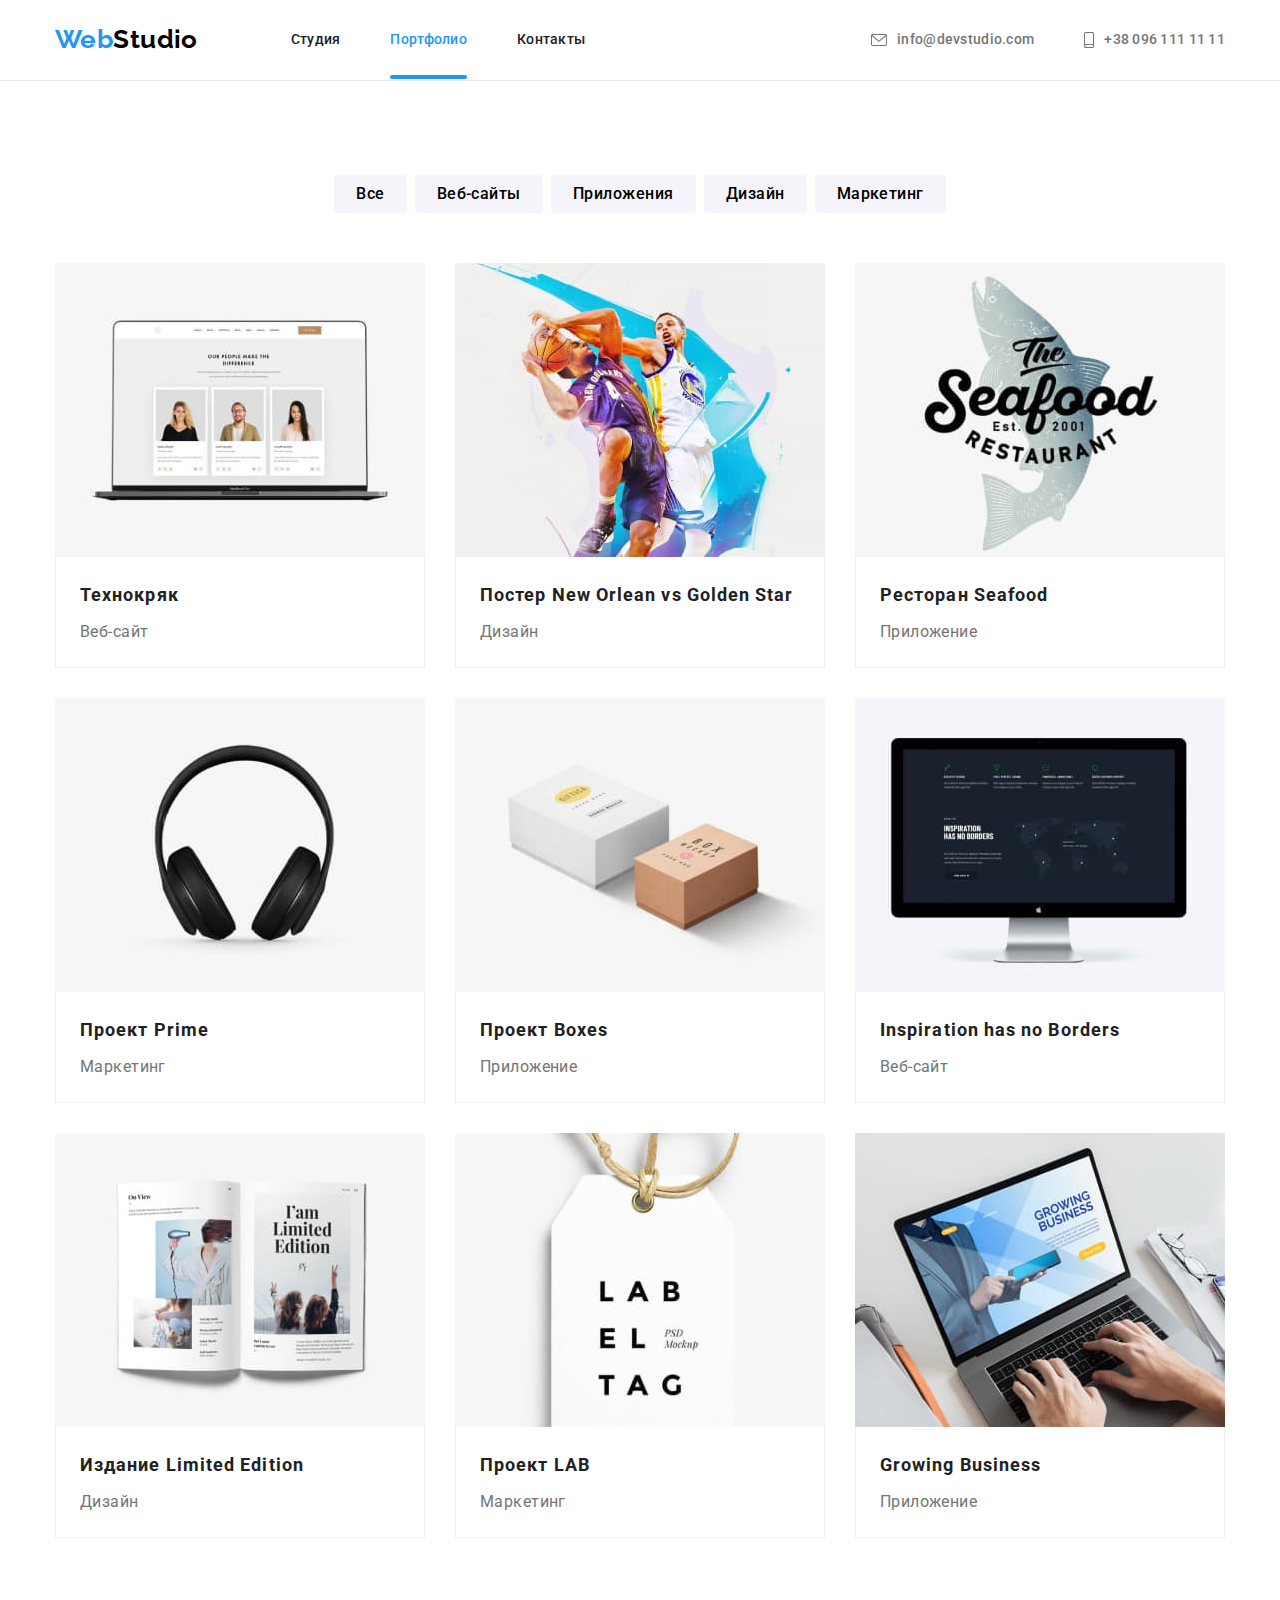
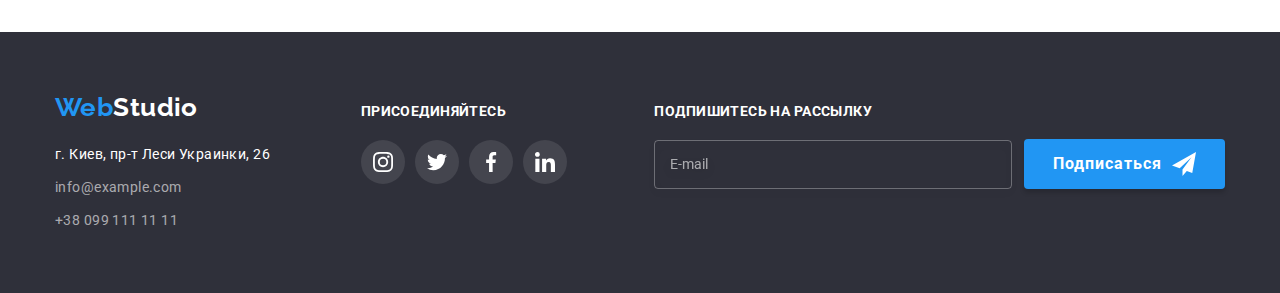
==== portfolio.html @ 0614d703 "scss copy" ====
<!DOCTYPE html>
<html lang="ru">
<head>
    <meta charset="UTF-8">
    <meta http-equiv="X-UA-Compatible" content="IE=edge">
    <meta name="viewport" content="width=device-width, initial-scale=1.0">
    <title>Студия-Портфолио</title>
    <link rel="preconnect" href="https://fonts.googleapis.com">
    <link rel="preconnect" href="https://fonts.gstatic.com" crossorigin>
    <link href="https://fonts.googleapis.com/css2?family=Raleway:wght@700&family=Roboto:wght@400;500;700;900&display=swap"
        rel="stylesheet">
    <link rel="stylesheet" href="https://cdnjs.cloudflare.com/ajax/libs/modern-normalize/1.1.0/modern-normalize.min.css">
    <link rel="stylesheet" href="./css/main.min.css">
</head>
<body>
    <header class="header">
        <div class="container header-box">
            <nav class="nav">
                <a href="./index.html" class="logo logo--black"><span class="logo__accent">Web</span>Studio</a>
                <ul class="nav__list">
                    <li class="nav__item"><a href="./index.html" class="nav__link">Студия</a> </li>
                    <li class="nav__item"><a href="./portfolio.html" class="nav__link current">Портфолио</a> </li>
                    <li class="nav__item"><a href="#" class="nav__link">Контакты</a> </li>
                </ul>
            </nav>
            <ul class="contacts">
                <li class="contacts__item">
                    <a href="mailto:info@devstudio.com" class="contacts__link">
                        <svg class="contacts__icon" width="16" height="12">
                            <use href="./img/symbol-defs.svg#envelope"></use>
                        </svg>
                        info@devstudio.com</a>
                </li>
                <li class="contacts__item">
                    <a href="tel:+380961111111" class="contacts__link">
                        <svg class="contacts__icon" width="10" height="16">
                            <use href="./img/symbol-defs.svg#smartphone"></use>
                        </svg>
                        +38 096 111 11 11</a>
                </li>
            </ul>
        </div>
    </header>
    <main>
        <section class="section portfolio">
            <div class="container">
                <h1 class="visually-hidden">Наши проекты</h1>
                <!-- Фільтр -->
                <ul class="portfolio__filter">
                    <li class="portfolio__filter-item"><button type="button" class="portfolio__filter-button">Все</button></li>
                    <li class="portfolio__filter-item"><button type="button" class="portfolio__filter-button">Веб-сайты</button></li>
                    <li class="portfolio__filter-item"><button type="button" class="portfolio__filter-button">Приложения</button></li>
                    <li class="portfolio__filter-item"><button type="button" class="portfolio__filter-button">Дизайн</button></li>
                    <li class="portfolio__filter-item"><button type="button" class="portfolio__filter-button">Маркетинг</button></li>
                </ul>                
                <!-- Елементи фільтру -->
                <ul class="portfolio__list">
                    <li class="project">
                        <a href="#" class="project__link">
                            <div class="project__overlay">
                                <img src="./img/2-1.jpg" alt="Веб-сайт Технокряк" width="370">
                                <p class="project__overlay-text">
                                    Ресурс предлагает комплексные предложения с разным уровнем функционала и сервисов. Все это позволит посетителю получить исчерпывающие сведения о компании или частном лице.
                                </p>
                            </div>
                            <div class="project__container">
                                <h2 class="project__title">Технокряк</h2>
                                <p class="project__text">Веб-сайт</p>
                            </div>
                        </a>
                    </li>
                    <li class="project">
                        <a href="#" class="project__link">
                            <div class="project__overlay">
                                <img src="./img/2-2.jpg" alt="Постер с баскетболистами" width="370">
                                <p class="project__overlay-text">
                                    Ресурс предлагает комплексные предложения с разным уровнем функционала и сервисов. Все это позволит посетителю получить исчерпывающие сведения о компании или частном лице.
                                </p>
                            </div>                            
                            <div class="project__container">
                                <h2 class="project__title">Постер New Orlean vs Golden Star</h2>
                                <p class="project__text">Дизайн</p>
                            </div>
                        </a>
                    </li>
                    <li class="project">
                        <a href="#" class="project__link">
                            <div class="project__overlay">
                                <img src="./img/2-3.jpg" alt="Эмблема ресторана Seafood" width="370">
                                <p class="project__overlay-text">
                                    Ресурс предлагает комплексные предложения с разным уровнем функционала и сервисов. Все это позволит посетителю получить исчерпывающие сведения о компании или частном лице.
                                </p>
                            </div>                            
                            <div class="project__container">
                                <h2 class="project__title">Ресторан Seafood</h2>
                                <p class="project__text">Приложение</p>
                            </div>
                        </a>
                    </li>
                    <li class="project">
                        <a href="#" class="project__link">
                            <div class="project__overlay">
                                <img src="./img/2-4.jpg" alt="Наушники" width="370">
                                <p class="project__overlay-text">
                                    Ресурс предлагает комплексные предложения с разным уровнем функционала и сервисов. Все это позволит посетителю получить исчерпывающие сведения о компании или частном лице.
                                </p>
                            </div>                            
                            <div class="project__container">
                                <h2 class="project__title">Проект Prime</h2>
                                <p class="project__text">Маркетинг</p>
                            </div>
                        </a>
                    </li>
                    <li class="project">
                        <a href="#" class="project__link">
                            <div class="project__overlay">
                                <img src="./img/2-5.jpg" alt="Две коробки" width="370">
                                <p class="project__overlay-text">
                                    Ресурс предлагает комплексные предложения с разным уровнем функционала и сервисов. Все это позволит посетителю получить исчерпывающие сведения о компании или частном лице.
                                </p>
                            </div>                           
                            <div class="project__container">
                                <h2 class="project__title">Проект Boxes</h2>
                                <p class="project__text">Приложение</p>
                            </div>
                        </a>
                    </li>
                    <li class="project">
                        <a href="#" class="project__link">
                            <div class="project__overlay">
                                <img src="./img/2-6.jpg" alt="Монитор" width="370">
                                <p class="project__overlay-text">
                                    Ресурс предлагает комплексные предложения с разным уровнем функционала и сервисов. Все это позволит посетителю получить исчерпывающие сведения о компании или частном лице.
                                </p>
                            </div>
                            
                            <div class="project__container">
                                <h2 class="project__title">Inspiration has no Borders</h2>
                                <p class="project__text">Веб-сайт</p>
                            </div>
                        </a>
                    </li>
                    <li class="project">
                        <a href="#" class="project__link">
                            <div class="project__overlay">
                                <img src="./img/2-7.jpg" alt="Журнал" width="370">
                                <p class="project__overlay-text">
                                    Ресурс предлагает комплексные предложения с разным уровнем функционала и сервисов. Все это позволит посетителю получить исчерпывающие сведения о компании или частном лице.
                                </p>
                            </div>                            
                            <div class="project__container">
                                <h2 class="project__title">Издание Limited Edition</h2>
                                <p class="project__text">Дизайн</p>
                            </div>
                        </a>
                    </li>
                    <li class="project">
                        <a href="#" class="project__link">
                            <div class="project__overlay">
                                <img src="./img/2-8.jpg" alt="Этикетка" width="370">
                                <p class="project__overlay-text">
                                    Ресурс предлагает комплексные предложения с разным уровнем функционала и сервисов. Все это позволит посетителю получить исчерпывающие сведения о компании или частном лице.
                                </p>
                            </div>                            
                            <div class="project__container">
                                <h2 class="project__title">Проект LAB</h2>
                                <p class="project__text">Маркетинг</p>
                            </div>
                        </a>
                    </li>
                    <li class="project">
                        <a href="#" class="project__link">
                            <div class="project__overlay">
                                <img src="./img/2-9.jpg" alt="Ноутбук" width="370">
                                <p class="project__overlay-text">
                                    Ресурс предлагает комплексные предложения с разным уровнем функционала и сервисов. Все это позволит посетителю получить исчерпывающие сведения о компании или частном лице.
                                </p>
                            </div>                            
                            <div class="project__container">
                                <h2 class="project__title">Growing Business</h2>
                                <p class="project__text">Приложение</p>
                            </div>
                        </a>
                    </li>
                </ul>
            </div>
        </section>        
    </main>    
    <footer class="footer">
        <div class="container footer__box">
            <div class="footer__contacts">
                <a href="./index.html" class="logo logo--white"><span class="logo__accent">Web</span>Studio</a>
                <address class="address">
                    <ul>
                        <li>г. Киев, пр-т Леси Украинки, 26</li>
                        <li><a href="mailto:info@example.com" class="address__link">info@example.com</a></li>
                        <li><a href="tel:+380991111111" class="address__link">+38 099 111 11 11</a></li>
                    </ul>
                </address>
            </div>
            <div class="footer__soc-box">
                <strong class="footer__strong">присоединяйтесь</strong>
                <ul class="social-links footer-social">
                    <li class="social-links__item footer-social__item">
                        <a href="#" class="footer-social__link social-links__link">
                            <svg width="20" height="20">
                                <use href="./img/symbol-defs.svg#instagram"></use>
                            </svg>
                        </a>
                    </li>
                    <li class="social-links__item footer-social__item">
                        <a href="#" class="footer-social__link social-links__link">
                            <svg width="20" height="20">
                                <use href="./img/symbol-defs.svg#twitter"></use>
                            </svg>
                        </a>
                    </li>
                    <li class="social-links__item footer-social__item">
                        <a href="#" class="footer-social__link social-links__link">
                            <svg width="20" height="20">
                                <use href="./img/symbol-defs.svg#facebook"></use>
                            </svg>
                        </a>
                    </li>
                    <li class="social-links__item footer-social__item">
                        <a href="#" class="footer-social__link social-links__link">
                            <svg width="20" height="20">
                                <use href="./img/symbol-defs.svg#linkedin"></use>
                            </svg>
                        </a>
                    </li>
                </ul>
            </div>
            <div class="footer__subscr">
                <strong class="footer__strong">Подпишитесь на рассылку</strong>
                <form class="subscr-form">
                    <label>
                        <input class="subscr-form__input" type="email" name="user-email" placeholder="E-mail">
                    </label>
                    <button class="button subscr-form__button" type="submit">Подписаться
                        <svg class="subscr-form__svg" width="24" height="24">
                            <use href="./img/symbol-defs.svg#send-form"></use>
                        </svg>
                    </button>
                </form>
            </div>
        </div>
    </footer>
</body>

</html>
---- css/main.min.css ----
:root{--primary-text-color: #212121;--secondary-text-color: #757575;--primary-white-color: #FFFFFF;--accent-colour: #2196F3;--footer-gray: rgba(255, 255, 255, 0.6);--main-background: #FFFFFF;--secondary-background: #2F303A;--alternative-background: #F5F4FA;--logo-black: #000000;--cubic-bezier-stand: cubic-bezier(0.4, 0, 0.2, 1)}.checkbox,.modal__button-close,.clients__link,.works__description,.feature__box,.social-links__link{display:flex;align-items:center;justify-content:center}.contacts__link,.nav__list,.header-box{display:flex;align-items:center}.visually-hidden{position:absolute;width:1px;height:1px;margin:-1px;border:0;padding:0;white-space:nowrap;-webkit-clip-path:inset(100%);clip-path:inset(100%);clip:rect(0 0 0 0);overflow:hidden}ul{list-style:none;margin:0;padding-left:0}h1,h2,h3,h4,h5,p{margin:0}a{text-decoration:none}img{display:block;max-width:100%;height:auto}body{font-family:"Roboto",sans-serif;letter-spacing:.03em;font-size:14px;color:var(--primary-text-color);background-color:var(--main-background)}.container{width:1200px;padding-left:15px;padding-right:15px;margin-left:auto;margin-right:auto}.section{padding-top:94px;padding-bottom:94px}.logo{font-family:"Raleway",sans-serif;font-weight:700;font-size:26px;line-height:1.19;padding-top:24px;padding-bottom:25px;margin-right:93px}.logo--black{color:var(--logo-black)}.logo--white{color:var(--primary-white-color)}.logo__accent{color:var(--accent-colour)}.button{font-weight:700;font-size:16px;line-height:1.88;letter-spacing:.06em;border:0;border-radius:4px;display:inline-block;color:var(--primary-white-color);background-color:var(--accent-colour);box-shadow:0px 4px 4px rgba(0,0,0,.15);cursor:pointer;font-family:inherit;font-style:inherit;transition:background-color 250ms var(--cubic-bezier-stand)}.secondary-title{font-size:36px;line-height:1.17;text-align:center;margin-bottom:50px}.social-links{display:flex}.social-links__item{width:44px;height:44px}.social-links__item:not(:last-child){margin-right:10px}.social-links__link{width:100%;height:100%;border-radius:50%}.header{border-bottom:1px solid #ececec}.nav{display:flex}.nav__item:not(:last-child){margin-right:50px}.nav__link{font-weight:500;line-height:1.14;letter-spacing:.02em;color:var(--primary-text-color);padding-top:32px;padding-bottom:32px;position:relative;transition:color 250ms var(--cubic-bezier-stand)}.current::after{content:"";position:absolute;display:inline-block;width:100%;height:4px;border-radius:2px;background-color:var(--accent-colour);left:0;bottom:0}.nav__link.current{color:var(--accent-colour)}.nav__link:hover,.nav__link:focus,.contacts__link:hover,.contacts__link:focus{color:var(--accent-colour)}.contacts{display:flex;margin-left:auto}.contacts__item:not(:last-child){margin-right:50px}.contacts__link{font-weight:500;line-height:1.14;letter-spacing:.02em;color:var(--secondary-text-color);transition:color 250ms var(--cubic-bezier-stand)}.contacts__icon{margin-right:10px;fill:currentColor;transition:color 250ms var(--cubic-bezier-stand)}.contacts__icon:hover{fill:var(--accent-colour)}.hero{text-align:center;padding:200px 0;background-color:var(--secondary-background)}.overlay{height:600px;max-width:1600px;margin-left:auto;margin-right:auto;background-size:cover;background-repeat:no-repeat;background-position:center;background-image:linear-gradient(to right, rgba(47, 48, 58, 0.4), rgba(47, 48, 58, 0.4)),url(../img/Img-bg.jpg)}.hero__title{width:700px;margin-left:auto;margin-right:auto;margin-bottom:30px;font-weight:900;font-size:44px;line-height:1.36;text-align:center;letter-spacing:.06em;text-transform:uppercase;color:var(--primary-white-color)}.hero__button{padding:10px 32px}.hero__button:hover{background-color:#188ce8}.feature__list{display:flex}.feature__item:not(:last-child){margin-right:30px}.feature__item{width:270px}.feature__title{font-size:14px;line-height:1.14;text-transform:uppercase;margin-bottom:10px}.feature__text{line-height:1.71;color:var(--secondary-text-color)}.feature__box{width:270px;height:120px;background-color:var(--alternative-background);border-radius:4px;margin-bottom:30px}.works{padding-top:0}.works__list{display:flex;justify-content:space-between}.works__item{position:relative}.works__description{position:absolute;left:0;bottom:0;width:100%;height:70px;color:var(--primary-white-color);background-color:rgba(47,48,58,.8);text-transform:uppercase;font-weight:700}.team{font-size:16px;line-height:1.19;background-color:var(--alternative-background)}.team__list{display:flex;justify-content:space-between}.team__social-links{margin-right:32px;margin-left:32px;margin-bottom:30px}.team__social-link{fill:#afb1b8;transition:background-color 250ms var(--cubic-bezier-stand),fill 250ms var(--cubic-bezier-stand)}.team__social-link:hover,.team__social-link:focus{fill:var(--main-background);background-color:var(--accent-colour)}.team-card{background-color:var(--main-background);text-align:center;box-shadow:0px 1px 3px rgba(0,0,0,.12),0px 1px 1px rgba(0,0,0,.14),0px 2px 1px rgba(0,0,0,.2);border-radius:0px 0px 4px 4px}.team-card__img{margin-bottom:30px}.team-card__title{font-weight:500;margin-bottom:10px;font-size:16px}.team-card__text{color:var(--secondary-text-color);margin-bottom:16px}.clients{fill:#afb1b8;display:flex;justify-content:space-between}.clients__item{width:170px;height:92px}.clients__link{width:100%;height:100%;border:1px solid #afb1b8;border-radius:4px;transition:border 250ms var(--cubic-bezier-stand),fill 250ms var(--cubic-bezier-stand)}.clients__link:hover,.clients__link:focus{fill:var(--accent-colour);border:1px solid var(--accent-colour)}.footer{background-color:var(--secondary-background);padding:60px 0}.footer__box{display:flex;align-items:baseline;justify-content:space-between}.footer__contacts{margin-right:70px}.address{line-height:1.71;font-style:normal;margin-top:20px;color:var(--primary-white-color)}.address__link{color:var(--footer-gray);margin-top:9px;display:inline-block;transition:color 250ms var(--cubic-bezier-stand)}.address__link:hover,.address__link:focus{color:var(--accent-colour)}.footer__soc-box{margin-right:auto}.footer__strong{line-height:1.14;text-transform:uppercase;color:var(--primary-white-color)}.footer-social{margin-top:20px}.footer-social__item{fill:var(--primary-white-color)}.footer-social__link{background-color:rgba(255,255,255,.1);transition:background-color 250ms var(--cubic-bezier-stand)}.footer-social__link:hover,.footer-social__link:focus{background-color:var(--accent-colour)}.subscr-form{display:flex;justify-content:flex-end;align-items:flex-end}.subscr-form__input{width:358px;padding:15px;margin-right:12px;line-height:1.25;color:var(--primary-white-color);border:1px solid rgba(255,255,255,.3);border-radius:4px;filter:drop-shadow(0px 4px 4px rgba(0, 0, 0, 0.15));background-color:rgba(0,0,0,0);margin-top:20px}.subscr-form__input::-moz-placeholder{color:rgba(255,255,255,.6)}.subscr-form__input:-ms-input-placeholder{color:rgba(255,255,255,.6)}.subscr-form__input::placeholder{color:rgba(255,255,255,.6)}.subscr-form__button{padding:10px 29px;display:flex;justify-content:center;align-items:center}.subscr-form__button:hover{background-color:#188ce8}.subscr-form__svg{margin-left:10px}.backdrop{position:fixed;top:0;left:0;width:100%;height:100%;background-color:rgba(0,0,0,.2);opacity:1;transition:opacity 250ms linear}.backdrop.is-hidden{opacity:0;pointer-events:none;visibility:hidden}.backdrop.is-hidden .modal{transform:translate(-50%, -50%) scale(0.5)}.modal{position:absolute;top:50%;left:50%;width:528px;min-height:581px;padding:40px;background-color:#fff;box-shadow:0px 1px 3px rgba(0,0,0,.12),0px 1px 1px rgba(0,0,0,.14),0px 2px 1px rgba(0,0,0,.2);border-radius:4px;transform:translate(-50%, -50%) scale(1);transition:transform 250ms cubic-bezier(0.23, 0.79, 0.83, 0.67)}.modal__button-close{position:absolute;top:8px;right:8px;cursor:pointer;padding:0;width:30px;height:30px;border:1px solid rgba(0,0,0,.1);border-radius:50%;background-color:var(--main-background);fill:var(--logo-black);transition:fill 250ms var(--cubic-bezier-stand)}.modal__button-close:hover,.modal__button-close:focus{fill:var(--accent-colour)}.modal__title{text-align:center;font-size:20px;font-weight:700;margin-bottom:12px}.client-form__label{display:block;position:relative;margin-bottom:10px;font-size:12px;line-height:1.17;letter-spacing:.01em;color:var(--secondary-text-color)}.client-form__input{margin-top:4px;font-style:inherit;padding:11px 11px 11px 42px;border:1px solid rgba(33,33,33,.2);border-radius:4px;width:100%;color:var(--primary-text-color);transition:border-color 250ms var(--cubic-bezier-stand)}.client-form__input:hover,.client-form__input:focus{border-color:var(--accent-colour)}.client-form__input:focus+.client-form__svg,.client-form__input:hover+.client-form__svg{fill:var(--accent-colour)}.client-form__svg{position:absolute;left:12px;bottom:11px;transition:fill 250ms var(--cubic-bezier-stand)}.modal-coment{margin-bottom:20px}.modal-coment__textarea{padding:12px 16px;font-style:inherit;border:1px solid rgba(33,33,33,.2);border-radius:4px;width:100%;height:120px;resize:none;color:var(--primary-text-color);transition:border-color 250ms var(--cubic-bezier-stand)}.modal-coment__textarea::-moz-placeholder{color:rgba(117,117,117,.5)}.modal-coment__textarea:-ms-input-placeholder{color:rgba(117,117,117,.5)}.modal-coment__textarea::placeholder{color:rgba(117,117,117,.5)}.checkbox{line-height:1.71;color:var(--secondary-text-color)}.checkbox__input{left:54px;position:absolute;width:1px;height:1px;margin:-1px;border:0;padding:0;white-space:nowrap;-webkit-clip-path:inset(100%);clip-path:inset(100%);clip:rect(0 0 0 0);overflow:hidden}.checkbox__svg{position:absolute;left:54px;width:16px;height:15px;background-image:url(../img/uncheck.svg)}.checkbox__input:checked+.checkbox__svg{background-image:url(../img/check.svg);opacity:1}.checkbox__input:focus-visible+.checkbox__svg{background-image:url(../img/uncheck-blue.svg)}.checkbox__input:checked:focus-visible+.checkbox__svg{background-image:url(../img/check.svg)}.checkbox__text{margin-left:23px}.checkbox__link{text-decoration:underline;color:var(--accent-colour)}.button-modal{display:block;padding:10px 55px;margin-left:auto;margin-right:auto;margin-top:30px}.button-modal:hover{background-color:#188ce8}.portfolio__filter{display:flex;justify-content:center;margin-bottom:50px}.portfolio__filter-item:not(:last-child){margin-right:8px}.portfolio__filter-button{font-weight:500;font-size:16px;line-height:1.62;text-align:center;letter-spacing:.03em;background:var(--alternative-background);border:0;border-radius:4px;padding:6px 22px;display:inline-block;cursor:pointer;font-family:inherit;font-style:inherit;transition:box-shadow 250ms var(--cubic-bezier-stand),background-color 250ms var(--cubic-bezier-stand),color 250ms var(--cubic-bezier-stand)}.portfolio__filter-button:hover,.portfolio__filter-button:focus{color:var(--main-background);background-color:var(--accent-colour);box-shadow:0px 2px 2px 0px rgba(0,0,0,.1215686275);box-shadow:0px 1px 2px 0px rgba(0,0,0,.0784313725);box-shadow:0px 3px 1px 0px rgba(0,0,0,.1019607843)}.portfolio__list{display:flex;flex-wrap:wrap}.project{margin-right:30px;margin-bottom:30px;width:calc((100% - 60px)/3)}.project:nth-child(3n){margin-right:0px}.project:nth-last-child(-n+3){margin-bottom:0px}.project__link{display:block;transition:box-shadow 250ms var(--cubic-bezier-stand)}.project__link:hover,.project__link:focus{box-shadow:0px 4px 4px 0px rgba(0,0,0,.2509803922)}.project__container{border-left:1px solid #eee;border-bottom:1px solid #eee;border-right:1px solid #eee;padding:20px 24px}.project__title{font-size:18px;line-height:2;letter-spacing:.06em;color:var(--primary-text-color)}.project__text{margin-top:4px;font-size:16px;line-height:1.88;color:var(--secondary-text-color)}.project__overlay{position:relative;overflow:hidden}.project__overlay-text{position:absolute;bottom:0;left:0;width:100%;height:100%;transform:translateY(100%);transition:transform 250ms var(--cubic-bezier-stand);padding:63px 24px;font-size:18px;line-height:1.56;color:var(--primary-white-color)}.project__link:hover .project__overlay-text{transform:translateY(0)}.project__overlay::before{content:"";position:absolute;transform:translateY(100%);transition:transform 250ms var(--cubic-bezier-stand);bottom:0;left:0;width:100%;height:100%;background-color:rgba(33,150,243,.9)}.project__link:hover .project__overlay::before{transform:translateY(0)}/*# sourceMappingURL=main.min.css.map */
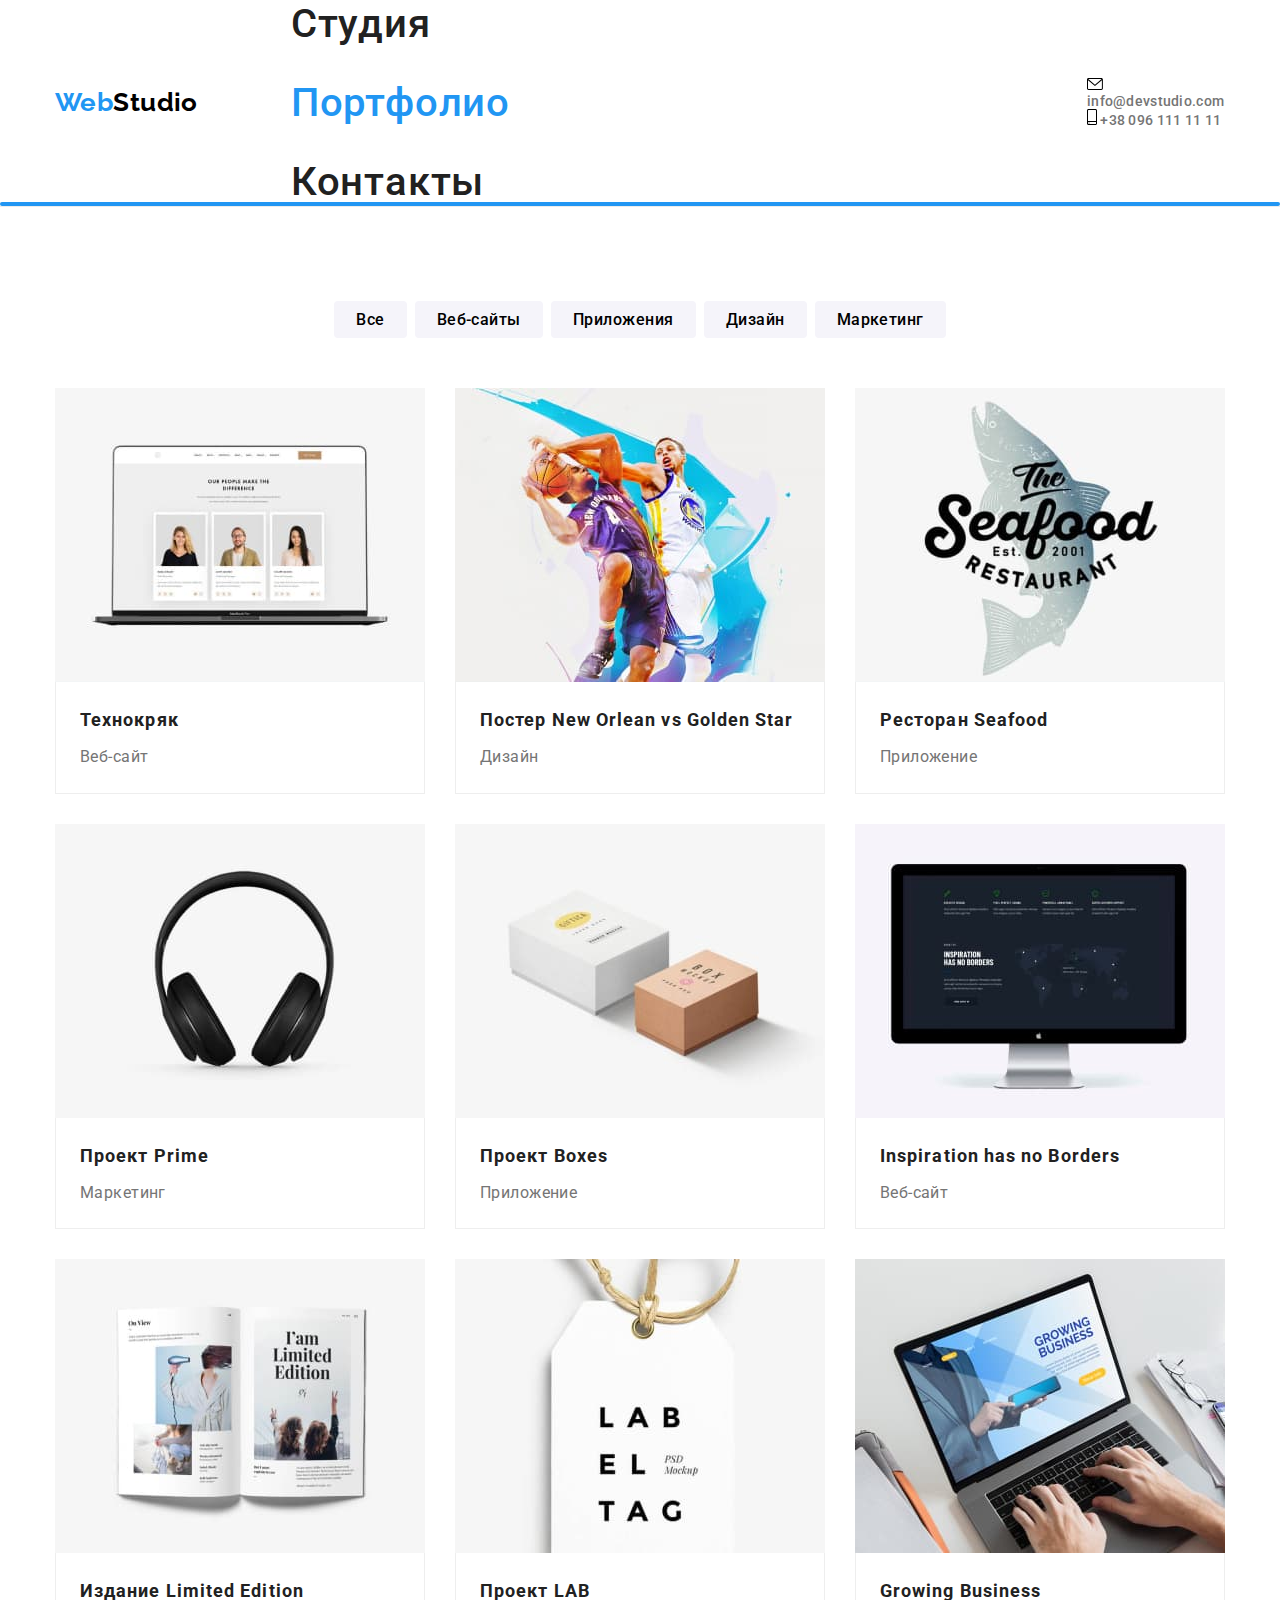
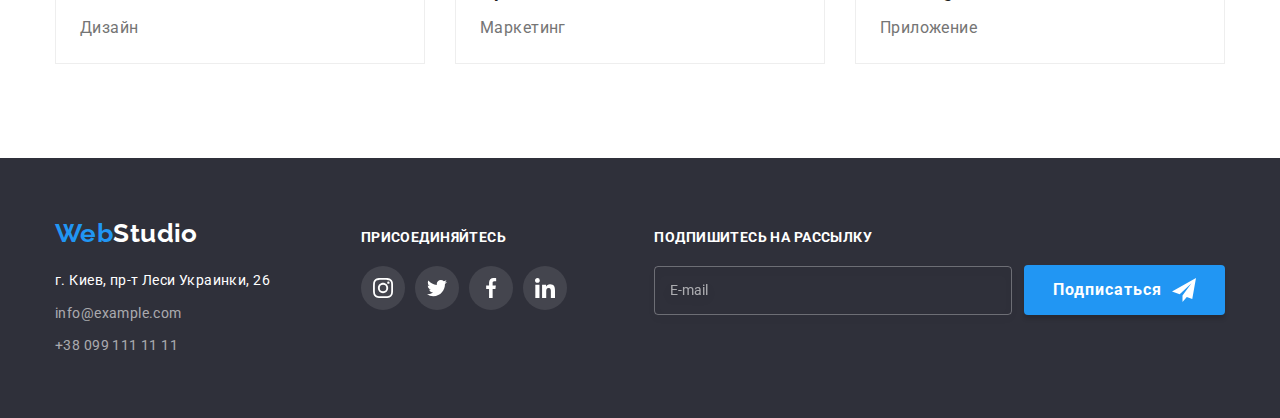
==== commit 1f6eab0b: "portfolio finished" ====
--- a/portfolio.html
+++ b/portfolio.html
@@ -63,7 +63,7 @@
                                     Ресурс предлагает комплексные предложения с разным уровнем функционала и сервисов. Все это позволит посетителю получить исчерпывающие сведения о компании или частном лице.
                                 </p>
                             </div>
-                            <div class="project__container">
+                            <div class="project__container project__container-stretch">
                                 <h2 class="project__title">Технокряк</h2>
                                 <p class="project__text">Веб-сайт</p>
                             </div>
@@ -189,7 +189,7 @@
     <footer class="footer">
         <div class="container footer__box">
             <div class="footer__contacts">
-                <a href="./index.html" class="logo logo--white"><span class="logo__accent">Web</span>Studio</a>
+                <a href="./index.html" class="logo logo--white footer__logo"><span class="logo__accent">Web</span>Studio</a>
                 <address class="address">
                     <ul>
                         <li>г. Киев, пр-т Леси Украинки, 26</li>
--- a/css/main.min.css
+++ b/css/main.min.css
@@ -1 +1 @@
-:root{--primary-text-color: #212121;--secondary-text-color: #757575;--primary-white-color: #FFFFFF;--accent-colour: #2196F3;--footer-gray: rgba(255, 255, 255, 0.6);--main-background: #FFFFFF;--secondary-background: #2F303A;--alternative-background: #F5F4FA;--logo-black: #000000;--cubic-bezier-stand: cubic-bezier(0.4, 0, 0.2, 1)}.checkbox,.modal__button-close,.clients__link,.works__description,.feature__box,.social-links__link{display:flex;align-items:center;justify-content:center}.contacts__link,.nav__list,.header-box{display:flex;align-items:center}.visually-hidden{position:absolute;width:1px;height:1px;margin:-1px;border:0;padding:0;white-space:nowrap;-webkit-clip-path:inset(100%);clip-path:inset(100%);clip:rect(0 0 0 0);overflow:hidden}ul{list-style:none;margin:0;padding-left:0}h1,h2,h3,h4,h5,p{margin:0}a{text-decoration:none}img{display:block;max-width:100%;height:auto}body{font-family:"Roboto",sans-serif;letter-spacing:.03em;font-size:14px;color:var(--primary-text-color);background-color:var(--main-background)}.container{width:1200px;padding-left:15px;padding-right:15px;margin-left:auto;margin-right:auto}.section{padding-top:94px;padding-bottom:94px}.logo{font-family:"Raleway",sans-serif;font-weight:700;font-size:26px;line-height:1.19;padding-top:24px;padding-bottom:25px;margin-right:93px}.logo--black{color:var(--logo-black)}.logo--white{color:var(--primary-white-color)}.logo__accent{color:var(--accent-colour)}.button{font-weight:700;font-size:16px;line-height:1.88;letter-spacing:.06em;border:0;border-radius:4px;display:inline-block;color:var(--primary-white-color);background-color:var(--accent-colour);box-shadow:0px 4px 4px rgba(0,0,0,.15);cursor:pointer;font-family:inherit;font-style:inherit;transition:background-color 250ms var(--cubic-bezier-stand)}.secondary-title{font-size:36px;line-height:1.17;text-align:center;margin-bottom:50px}.social-links{display:flex}.social-links__item{width:44px;height:44px}.social-links__item:not(:last-child){margin-right:10px}.social-links__link{width:100%;height:100%;border-radius:50%}.header{border-bottom:1px solid #ececec}.nav{display:flex}.nav__item:not(:last-child){margin-right:50px}.nav__link{font-weight:500;line-height:1.14;letter-spacing:.02em;color:var(--primary-text-color);padding-top:32px;padding-bottom:32px;position:relative;transition:color 250ms var(--cubic-bezier-stand)}.current::after{content:"";position:absolute;display:inline-block;width:100%;height:4px;border-radius:2px;background-color:var(--accent-colour);left:0;bottom:0}.nav__link.current{color:var(--accent-colour)}.nav__link:hover,.nav__link:focus,.contacts__link:hover,.contacts__link:focus{color:var(--accent-colour)}.contacts{display:flex;margin-left:auto}.contacts__item:not(:last-child){margin-right:50px}.contacts__link{font-weight:500;line-height:1.14;letter-spacing:.02em;color:var(--secondary-text-color);transition:color 250ms var(--cubic-bezier-stand)}.contacts__icon{margin-right:10px;fill:currentColor;transition:color 250ms var(--cubic-bezier-stand)}.contacts__icon:hover{fill:var(--accent-colour)}.hero{text-align:center;padding:200px 0;background-color:var(--secondary-background)}.overlay{height:600px;max-width:1600px;margin-left:auto;margin-right:auto;background-size:cover;background-repeat:no-repeat;background-position:center;background-image:linear-gradient(to right, rgba(47, 48, 58, 0.4), rgba(47, 48, 58, 0.4)),url(../img/Img-bg.jpg)}.hero__title{width:700px;margin-left:auto;margin-right:auto;margin-bottom:30px;font-weight:900;font-size:44px;line-height:1.36;text-align:center;letter-spacing:.06em;text-transform:uppercase;color:var(--primary-white-color)}.hero__button{padding:10px 32px}.hero__button:hover{background-color:#188ce8}.feature__list{display:flex}.feature__item:not(:last-child){margin-right:30px}.feature__item{width:270px}.feature__title{font-size:14px;line-height:1.14;text-transform:uppercase;margin-bottom:10px}.feature__text{line-height:1.71;color:var(--secondary-text-color)}.feature__box{width:270px;height:120px;background-color:var(--alternative-background);border-radius:4px;margin-bottom:30px}.works{padding-top:0}.works__list{display:flex;justify-content:space-between}.works__item{position:relative}.works__description{position:absolute;left:0;bottom:0;width:100%;height:70px;color:var(--primary-white-color);background-color:rgba(47,48,58,.8);text-transform:uppercase;font-weight:700}.team{font-size:16px;line-height:1.19;background-color:var(--alternative-background)}.team__list{display:flex;justify-content:space-between}.team__social-links{margin-right:32px;margin-left:32px;margin-bottom:30px}.team__social-link{fill:#afb1b8;transition:background-color 250ms var(--cubic-bezier-stand),fill 250ms var(--cubic-bezier-stand)}.team__social-link:hover,.team__social-link:focus{fill:var(--main-background);background-color:var(--accent-colour)}.team-card{background-color:var(--main-background);text-align:center;box-shadow:0px 1px 3px rgba(0,0,0,.12),0px 1px 1px rgba(0,0,0,.14),0px 2px 1px rgba(0,0,0,.2);border-radius:0px 0px 4px 4px}.team-card__img{margin-bottom:30px}.team-card__title{font-weight:500;margin-bottom:10px;font-size:16px}.team-card__text{color:var(--secondary-text-color);margin-bottom:16px}.clients{fill:#afb1b8;display:flex;justify-content:space-between}.clients__item{width:170px;height:92px}.clients__link{width:100%;height:100%;border:1px solid #afb1b8;border-radius:4px;transition:border 250ms var(--cubic-bezier-stand),fill 250ms var(--cubic-bezier-stand)}.clients__link:hover,.clients__link:focus{fill:var(--accent-colour);border:1px solid var(--accent-colour)}.footer{background-color:var(--secondary-background);padding:60px 0}.footer__box{display:flex;align-items:baseline;justify-content:space-between}.footer__contacts{margin-right:70px}.address{line-height:1.71;font-style:normal;margin-top:20px;color:var(--primary-white-color)}.address__link{color:var(--footer-gray);margin-top:9px;display:inline-block;transition:color 250ms var(--cubic-bezier-stand)}.address__link:hover,.address__link:focus{color:var(--accent-colour)}.footer__soc-box{margin-right:auto}.footer__strong{line-height:1.14;text-transform:uppercase;color:var(--primary-white-color)}.footer-social{margin-top:20px}.footer-social__item{fill:var(--primary-white-color)}.footer-social__link{background-color:rgba(255,255,255,.1);transition:background-color 250ms var(--cubic-bezier-stand)}.footer-social__link:hover,.footer-social__link:focus{background-color:var(--accent-colour)}.subscr-form{display:flex;justify-content:flex-end;align-items:flex-end}.subscr-form__input{width:358px;padding:15px;margin-right:12px;line-height:1.25;color:var(--primary-white-color);border:1px solid rgba(255,255,255,.3);border-radius:4px;filter:drop-shadow(0px 4px 4px rgba(0, 0, 0, 0.15));background-color:rgba(0,0,0,0);margin-top:20px}.subscr-form__input::-moz-placeholder{color:rgba(255,255,255,.6)}.subscr-form__input:-ms-input-placeholder{color:rgba(255,255,255,.6)}.subscr-form__input::placeholder{color:rgba(255,255,255,.6)}.subscr-form__button{padding:10px 29px;display:flex;justify-content:center;align-items:center}.subscr-form__button:hover{background-color:#188ce8}.subscr-form__svg{margin-left:10px}.backdrop{position:fixed;top:0;left:0;width:100%;height:100%;background-color:rgba(0,0,0,.2);opacity:1;transition:opacity 250ms linear}.backdrop.is-hidden{opacity:0;pointer-events:none;visibility:hidden}.backdrop.is-hidden .modal{transform:translate(-50%, -50%) scale(0.5)}.modal{position:absolute;top:50%;left:50%;width:528px;min-height:581px;padding:40px;background-color:#fff;box-shadow:0px 1px 3px rgba(0,0,0,.12),0px 1px 1px rgba(0,0,0,.14),0px 2px 1px rgba(0,0,0,.2);border-radius:4px;transform:translate(-50%, -50%) scale(1);transition:transform 250ms cubic-bezier(0.23, 0.79, 0.83, 0.67)}.modal__button-close{position:absolute;top:8px;right:8px;cursor:pointer;padding:0;width:30px;height:30px;border:1px solid rgba(0,0,0,.1);border-radius:50%;background-color:var(--main-background);fill:var(--logo-black);transition:fill 250ms var(--cubic-bezier-stand)}.modal__button-close:hover,.modal__button-close:focus{fill:var(--accent-colour)}.modal__title{text-align:center;font-size:20px;font-weight:700;margin-bottom:12px}.client-form__label{display:block;position:relative;margin-bottom:10px;font-size:12px;line-height:1.17;letter-spacing:.01em;color:var(--secondary-text-color)}.client-form__input{margin-top:4px;font-style:inherit;padding:11px 11px 11px 42px;border:1px solid rgba(33,33,33,.2);border-radius:4px;width:100%;color:var(--primary-text-color);transition:border-color 250ms var(--cubic-bezier-stand)}.client-form__input:hover,.client-form__input:focus{border-color:var(--accent-colour)}.client-form__input:focus+.client-form__svg,.client-form__input:hover+.client-form__svg{fill:var(--accent-colour)}.client-form__svg{position:absolute;left:12px;bottom:11px;transition:fill 250ms var(--cubic-bezier-stand)}.modal-coment{margin-bottom:20px}.modal-coment__textarea{padding:12px 16px;font-style:inherit;border:1px solid rgba(33,33,33,.2);border-radius:4px;width:100%;height:120px;resize:none;color:var(--primary-text-color);transition:border-color 250ms var(--cubic-bezier-stand)}.modal-coment__textarea::-moz-placeholder{color:rgba(117,117,117,.5)}.modal-coment__textarea:-ms-input-placeholder{color:rgba(117,117,117,.5)}.modal-coment__textarea::placeholder{color:rgba(117,117,117,.5)}.checkbox{line-height:1.71;color:var(--secondary-text-color)}.checkbox__input{left:54px;position:absolute;width:1px;height:1px;margin:-1px;border:0;padding:0;white-space:nowrap;-webkit-clip-path:inset(100%);clip-path:inset(100%);clip:rect(0 0 0 0);overflow:hidden}.checkbox__svg{position:absolute;left:54px;width:16px;height:15px;background-image:url(../img/uncheck.svg)}.checkbox__input:checked+.checkbox__svg{background-image:url(../img/check.svg);opacity:1}.checkbox__input:focus-visible+.checkbox__svg{background-image:url(../img/uncheck-blue.svg)}.checkbox__input:checked:focus-visible+.checkbox__svg{background-image:url(../img/check.svg)}.checkbox__text{margin-left:23px}.checkbox__link{text-decoration:underline;color:var(--accent-colour)}.button-modal{display:block;padding:10px 55px;margin-left:auto;margin-right:auto;margin-top:30px}.button-modal:hover{background-color:#188ce8}.portfolio__filter{display:flex;justify-content:center;margin-bottom:50px}.portfolio__filter-item:not(:last-child){margin-right:8px}.portfolio__filter-button{font-weight:500;font-size:16px;line-height:1.62;text-align:center;letter-spacing:.03em;background:var(--alternative-background);border:0;border-radius:4px;padding:6px 22px;display:inline-block;cursor:pointer;font-family:inherit;font-style:inherit;transition:box-shadow 250ms var(--cubic-bezier-stand),background-color 250ms var(--cubic-bezier-stand),color 250ms var(--cubic-bezier-stand)}.portfolio__filter-button:hover,.portfolio__filter-button:focus{color:var(--main-background);background-color:var(--accent-colour);box-shadow:0px 2px 2px 0px rgba(0,0,0,.1215686275);box-shadow:0px 1px 2px 0px rgba(0,0,0,.0784313725);box-shadow:0px 3px 1px 0px rgba(0,0,0,.1019607843)}.portfolio__list{display:flex;flex-wrap:wrap}.project{margin-right:30px;margin-bottom:30px;width:calc((100% - 60px)/3)}.project:nth-child(3n){margin-right:0px}.project:nth-last-child(-n+3){margin-bottom:0px}.project__link{display:block;transition:box-shadow 250ms var(--cubic-bezier-stand)}.project__link:hover,.project__link:focus{box-shadow:0px 4px 4px 0px rgba(0,0,0,.2509803922)}.project__container{border-left:1px solid #eee;border-bottom:1px solid #eee;border-right:1px solid #eee;padding:20px 24px}.project__title{font-size:18px;line-height:2;letter-spacing:.06em;color:var(--primary-text-color)}.project__text{margin-top:4px;font-size:16px;line-height:1.88;color:var(--secondary-text-color)}.project__overlay{position:relative;overflow:hidden}.project__overlay-text{position:absolute;bottom:0;left:0;width:100%;height:100%;transform:translateY(100%);transition:transform 250ms var(--cubic-bezier-stand);padding:63px 24px;font-size:18px;line-height:1.56;color:var(--primary-white-color)}.project__link:hover .project__overlay-text{transform:translateY(0)}.project__overlay::before{content:"";position:absolute;transform:translateY(100%);transition:transform 250ms var(--cubic-bezier-stand);bottom:0;left:0;width:100%;height:100%;background-color:rgba(33,150,243,.9)}.project__link:hover .project__overlay::before{transform:translateY(0)}/*# sourceMappingURL=main.min.css.map */+:root{--primary-text-color: #212121;--secondary-text-color: #757575;--primary-white-color: #FFFFFF;--accent-colour: #2196F3;--footer-gray: rgba(255, 255, 255, 0.6);--main-background: #FFFFFF;--secondary-background: #2F303A;--alternative-background: #F5F4FA;--logo-black: #000000;--cubic-bezier-stand: cubic-bezier(0.4, 0, 0.2, 1)}.clients__link,.team__social-links,.works__description,.feature__box,.modal__button-close,.social-links__link{display:-webkit-box;display:-ms-flexbox;display:flex;-webkit-box-align:center;-ms-flex-align:center;align-items:center;-webkit-box-pack:center;-ms-flex-pack:center;justify-content:center}.checkbox,.header-box{display:-webkit-box;display:-ms-flexbox;display:flex;-webkit-box-align:center;-ms-flex-align:center;align-items:center}body{font-family:"Roboto",sans-serif;letter-spacing:.03em;font-size:14px;color:var(--primary-text-color);background-color:var(--main-background)}body.modal-open{overflow:hidden}ul{list-style:none;margin:0;padding-left:0}h1,h2,h3,h4,h5,p{margin:0}a{text-decoration:none}img{display:block;max-width:100%;height:auto}.section{padding-top:60px;padding-bottom:60px}@media screen and (min-width: 1200px){.section{padding-top:94px;padding-bottom:94px}}.container{padding-left:15px;padding-right:15px;margin-left:auto;margin-right:auto}@media screen and (min-width: 480px){.container{width:480px}}@media screen and (min-width: 768px){.container{width:768px}}@media screen and (min-width: 1200px){.container{width:1200px}}.visually-hidden{position:absolute;width:1px;height:1px;margin:-1px;border:0;padding:0;white-space:nowrap;-webkit-clip-path:inset(100%);clip-path:inset(100%);clip:rect(0 0 0 0);overflow:hidden}.button{font-weight:700;font-size:16px;line-height:1.88;letter-spacing:.06em;border:0;border-radius:4px;display:inline-block;color:var(--primary-white-color);background-color:var(--accent-colour);-webkit-box-shadow:0px 4px 4px rgba(0,0,0,.15);box-shadow:0px 4px 4px rgba(0,0,0,.15);cursor:pointer;font-family:inherit;font-style:inherit;-webkit-transition:background-color 250ms var(--cubic-bezier-stand);transition:background-color 250ms var(--cubic-bezier-stand)}.secondary-title{font-size:28px;line-height:1.18;text-align:center;margin-bottom:30px}@media screen and (min-width: 1200px){.secondary-title{font-size:36px;line-height:1.17;margin-bottom:50px}}.social-links{display:-webkit-box;display:-ms-flexbox;display:flex}.social-links__item{width:44px;height:44px}.social-links__item:not(:last-child){margin-right:10px}.social-links__link{width:100%;height:100%;border-radius:50%}.header{border-bottom:1px solid #ececec;position:relative}.nav{display:-webkit-box;display:-ms-flexbox;display:flex;-webkit-box-align:center;-ms-flex-align:center;align-items:center;width:100%}@media screen and (max-width: 767px){.nav{-webkit-box-pack:justify;-ms-flex-pack:justify;justify-content:space-between}}.nav__link{font-weight:500;font-size:40px;line-height:1.18;letter-spacing:.02em;color:var(--primary-text-color);-webkit-transition:color 250ms var(--cubic-bezier-stand);transition:color 250ms var(--cubic-bezier-stand)}.nav__item:not(:last-child){margin-bottom:32px}@media screen and (min-width: 768px){.current::after{content:"";position:absolute;display:inline-block;width:100%;height:4px;border-radius:2px;background-color:var(--accent-colour);left:0;bottom:0}}.nav__link.current{color:var(--accent-colour)}.nav__link:hover,.nav__link:focus,.contacts__link:hover,.contacts__link:focus{color:var(--accent-colour)}.contacts__link{font-weight:500;line-height:1.17;letter-spacing:.02em;color:var(--secondary-text-color);-webkit-transition:color 250ms var(--cubic-bezier-stand);transition:color 250ms var(--cubic-bezier-stand)}.contacts__phone-item{margin-top:302px}.contacts__email-item{margin-top:32px}.contacts__phone{font-size:34px;color:var(--accent-colour)}.contacts__email{font-size:24px;color:var(--secondary-text-color)}@media screen and (max-width: 767px){.contacts__icon{display:none}}.contacts__icon:hover{fill:var(--accent-colour)}.logo{font-family:"Raleway",sans-serif;font-weight:700;font-size:24px;line-height:1.17;padding-top:16px;padding-bottom:16px}@media screen and (min-width: 1200px){.logo{font-size:26px;line-height:1.19;padding-top:24px;padding-bottom:25px;margin-right:93px}}.logo--black{color:var(--logo-black)}.logo--white{color:var(--primary-white-color)}.logo__accent{color:var(--accent-colour)}.hero{text-align:center;padding:118px 0;background-color:var(--secondary-background)}@media screen and (min-width: 1200px){.hero{padding:200px 0}}.overlay{max-height:600px;max-width:1600px;margin-left:auto;margin-right:auto;background-size:cover;background-repeat:no-repeat;background-position:center;background-image:-webkit-gradient(linear, left top, right top, from(rgba(47, 48, 58, 0.4)), to(rgba(47, 48, 58, 0.4))),url(../img/Img-bg.jpg);background-image:linear-gradient(to right, rgba(47, 48, 58, 0.4), rgba(47, 48, 58, 0.4)),url(../img/Img-bg.jpg)}.hero__title{max-width:360px;margin-left:auto;margin-right:auto;margin-bottom:30px;font-weight:900;font-size:26px;line-height:1.6;text-align:center;letter-spacing:.06em;text-transform:uppercase;color:var(--primary-white-color)}@media screen and (min-width: 1200px){.hero__title{max-width:700px;font-size:44px;line-height:1.36}}.hero__button{padding:10px 32px}.hero__button:hover{background-color:#188ce8}.backdrop{position:fixed;top:0;left:0;width:100%;height:100%;background-color:rgba(0,0,0,.2);opacity:1;-webkit-transition:opacity 250ms linear;transition:opacity 250ms linear}@media screen and (max-width: 767px){.backdrop{padding:94px 15px;overflow-y:scroll}}.backdrop.is-hidden{opacity:0;pointer-events:none;visibility:hidden}.backdrop.is-hidden .modal{-webkit-transform:translate(-50%, -50%) scale(0.5);transform:translate(-50%, -50%) scale(0.5)}.modal{position:relative;padding:40px;background-color:#fff;-webkit-box-shadow:0px 1px 3px rgba(0,0,0,.12),0px 1px 1px rgba(0,0,0,.14),0px 2px 1px rgba(0,0,0,.2);box-shadow:0px 1px 3px rgba(0,0,0,.12),0px 1px 1px rgba(0,0,0,.14),0px 2px 1px rgba(0,0,0,.2);border-radius:4px;-webkit-transition:-webkit-transform 250ms cubic-bezier(0.23, 0.79, 0.83, 0.67);transition:-webkit-transform 250ms cubic-bezier(0.23, 0.79, 0.83, 0.67);transition:transform 250ms cubic-bezier(0.23, 0.79, 0.83, 0.67);transition:transform 250ms cubic-bezier(0.23, 0.79, 0.83, 0.67), -webkit-transform 250ms cubic-bezier(0.23, 0.79, 0.83, 0.67)}@media screen and (min-width: 768px){.modal{position:absolute;top:50%;left:50%;width:450px;min-height:609px;-webkit-transform:translate(-50%, -50%) scale(1);transform:translate(-50%, -50%) scale(1)}}@media screen and (min-width: 1200px){.modal{width:528px;min-height:581px}}.modal__button-close{position:absolute;top:8px;right:8px;cursor:pointer;padding:0;width:30px;height:30px;border:1px solid rgba(0,0,0,.1);border-radius:50%;background-color:var(--main-background);fill:var(--logo-black);-webkit-transition:fill 250ms var(--cubic-bezier-stand);transition:fill 250ms var(--cubic-bezier-stand)}.modal__button-close:hover,.modal__button-close:focus{fill:var(--accent-colour)}.modal__title{text-align:center;font-size:20px;font-weight:700;line-height:1.5;margin-bottom:12px}@media screen and (min-width: 1200px){.modal__title{line-height:1.15}}.client-form__label{display:block;position:relative;margin-bottom:10px;font-size:12px;line-height:1.17;letter-spacing:.01em;color:var(--secondary-text-color)}.client-form__input{margin-top:4px;font-style:inherit;padding:11px 11px 11px 42px;border:1px solid rgba(33,33,33,.2);border-radius:4px;width:100%;color:var(--primary-text-color);-webkit-transition:border-color 250ms var(--cubic-bezier-stand);transition:border-color 250ms var(--cubic-bezier-stand)}.client-form__input:hover,.client-form__input:focus{border-color:var(--accent-colour)}.client-form__input:focus+.client-form__svg,.client-form__input:hover+.client-form__svg{fill:var(--accent-colour)}.client-form__svg{position:absolute;left:12px;bottom:11px;-webkit-transition:fill 250ms var(--cubic-bezier-stand);transition:fill 250ms var(--cubic-bezier-stand)}.modal-coment{margin-bottom:20px}.modal-coment__textarea{padding:12px 16px;font-style:inherit;border:1px solid rgba(33,33,33,.2);border-radius:4px;width:100%;height:120px;resize:none;color:var(--primary-text-color);-webkit-transition:border-color 250ms var(--cubic-bezier-stand);transition:border-color 250ms var(--cubic-bezier-stand)}.modal-coment__textarea::-webkit-input-placeholder{color:rgba(117,117,117,.5)}.modal-coment__textarea::-moz-placeholder{color:rgba(117,117,117,.5)}.modal-coment__textarea:-ms-input-placeholder{color:rgba(117,117,117,.5)}.modal-coment__textarea::-ms-input-placeholder{color:rgba(117,117,117,.5)}.modal-coment__textarea::placeholder{color:rgba(117,117,117,.5)}.checkbox{-webkit-box-pack:start;-ms-flex-pack:start;justify-content:start;line-height:1.17;font-size:12px;color:var(--secondary-text-color)}@media screen and (min-width: 1200px){.checkbox{line-height:1.71;font-size:14px;display:-webkit-box;display:-ms-flexbox;display:flex;-webkit-box-align:center;-ms-flex-align:center;align-items:center;-webkit-box-pack:center;-ms-flex-pack:center;justify-content:center}}.checkbox__input{left:54px;position:absolute;width:1px;height:1px;margin:-1px;border:0;padding:0;white-space:nowrap;-webkit-clip-path:inset(100%);clip-path:inset(100%);clip:rect(0 0 0 0);overflow:hidden}.checkbox__svg{position:absolute;left:40px;width:16px;height:15px;background-image:url(../img/uncheck.svg)}@media screen and (min-width: 1200px){.checkbox__svg{left:54px}}.checkbox__input:checked+.checkbox__svg{background-image:url(../img/check.svg);opacity:1}.checkbox__input:focus-visible+.checkbox__svg{background-image:url(../img/uncheck-blue.svg)}.checkbox__input:checked:focus-visible+.checkbox__svg{background-image:url(../img/check.svg)}.checkbox__text{margin-left:23px}.checkbox__link{text-decoration:underline;color:var(--accent-colour)}.button-modal{display:block;padding:10px 55px;margin-left:auto;margin-right:auto;margin-top:30px}.button-modal:hover{background-color:#188ce8}@media screen and (min-width: 768px){.feature__list{display:-webkit-box;display:-ms-flexbox;display:flex;-ms-flex-wrap:wrap;flex-wrap:wrap;margin:-15px}}@media screen and (min-width: 1200px){.feature__list{-ms-flex-wrap:nowrap;flex-wrap:nowrap}}@media screen and (min-width: 768px){.feature__item{margin:15px;width:calc((100% - 60px)/2)}}@media screen and (min-width: 1200px){.feature__item{width:calc((100% - 120px)/4)}}@media screen and (max-width: 767px){.feature__item:not(:last-child){margin-bottom:30px}}.feature__title{font-size:14px;line-height:1.14;text-transform:uppercase;margin-bottom:10px}@media screen and (max-width: 767px){.feature__title{text-align:center}}.feature__text{line-height:1.71;color:var(--secondary-text-color)}.feature__box{width:100%;height:120px;background-color:var(--alternative-background);border-radius:4px;margin-bottom:30px}.works{padding-top:0}@media screen and (max-width: 1199px){.works{display:none}}.works__list{display:-webkit-box;display:-ms-flexbox;display:flex;-webkit-box-pack:justify;-ms-flex-pack:justify;justify-content:space-between}.works__item{position:relative}.works__description{position:absolute;left:0;bottom:0;width:100%;height:70px;color:var(--primary-white-color);background-color:rgba(47,48,58,.8);text-transform:uppercase;font-weight:700}.team{font-size:16px;line-height:1.19;background-color:var(--alternative-background)}@media screen and (min-width: 768px){.team__list{display:-webkit-box;display:-ms-flexbox;display:flex;-webkit-box-pack:justify;-ms-flex-pack:justify;justify-content:space-between}}@media screen and (min-width: 768px)and (max-width: 1199px){.team__list{margin:-15px;-ms-flex-wrap:wrap;flex-wrap:wrap}}@media screen and (min-width: 1200px){.team__social-links{margin-bottom:30px}}.team__social-link{fill:#afb1b8;-webkit-transition:background-color 250ms var(--cubic-bezier-stand),fill 250ms var(--cubic-bezier-stand);transition:background-color 250ms var(--cubic-bezier-stand),fill 250ms var(--cubic-bezier-stand)}.team__social-link:hover,.team__social-link:focus{fill:var(--main-background);background-color:var(--accent-colour)}@media screen and (max-width: 1199px){.team__social-links>.social-links__item{margin-bottom:24px}}.team-card{background-color:var(--main-background);text-align:center;-webkit-box-shadow:0px 1px 3px rgba(0,0,0,.12),0px 1px 1px rgba(0,0,0,.14),0px 2px 1px rgba(0,0,0,.2);box-shadow:0px 1px 3px rgba(0,0,0,.12),0px 1px 1px rgba(0,0,0,.14),0px 2px 1px rgba(0,0,0,.2);border-radius:0px 0px 4px 4px}@media screen and (min-width: 768px)and (max-width: 1199px){.team-card{margin:15px;width:calc((100% - 60px)/2)}}.team-card__img{margin-bottom:30px;margin-right:auto;margin-left:auto}.team-card__title{font-weight:500;margin-bottom:10px;font-size:16px}.team-card__text{color:var(--secondary-text-color);margin-bottom:16px}@media screen and (max-width: 767px){.team-card:not(:last-child){margin-bottom:30px}}.clients{fill:#afb1b8;display:-webkit-box;display:-ms-flexbox;display:flex;-ms-flex-wrap:wrap;flex-wrap:wrap;margin:-15px}.clients__item{width:170px;height:92px;margin:15px;width:calc((100% - 60px)/2)}@media screen and (min-width: 786px){.clients__item{width:calc((100% - 90px)/3)}}@media screen and (min-width: 1199px){.clients__item{width:calc((100% - 180px)/6)}}.clients__link{width:100%;height:100%;border:1px solid #afb1b8;border-radius:4px;-webkit-transition:border 250ms var(--cubic-bezier-stand),fill 250ms var(--cubic-bezier-stand);transition:border 250ms var(--cubic-bezier-stand),fill 250ms var(--cubic-bezier-stand)}.clients__link:hover,.clients__link:focus{fill:var(--accent-colour);border:1px solid var(--accent-colour)}.footer{background-color:var(--secondary-background);padding:60px 0}@media screen and (max-width: 1199px){.footer__logo{display:block;text-align:center;padding:0;margin-bottom:20px}}.footer__box{display:-webkit-box;display:-ms-flexbox;display:flex}@media screen and (max-width: 767px){.footer__box{-webkit-box-orient:vertical;-webkit-box-direction:normal;-ms-flex-direction:column;flex-direction:column;-webkit-box-align:center;-ms-flex-align:center;align-items:center}}@media screen and (min-width: 768px)and (max-width: 1200px){.footer__box{-webkit-box-align:baseline;-ms-flex-align:baseline;align-items:baseline;-ms-flex-wrap:wrap;flex-wrap:wrap;-ms-flex-pack:distribute;justify-content:space-around}}@media screen and (min-width: 1200px){.footer__box{-webkit-box-align:baseline;-ms-flex-align:baseline;align-items:baseline;-webkit-box-pack:justify;-ms-flex-pack:justify;justify-content:space-between}}@media screen and (min-width: 1200px){.footer__contacts{margin-right:70px}}.address{line-height:1.71;font-style:normal;margin-top:20px;color:var(--primary-white-color)}@media screen and (max-width: 1199px){.address{text-align:center}}.address__link{color:var(--footer-gray);margin-top:9px;display:inline-block;-webkit-transition:color 250ms var(--cubic-bezier-stand);transition:color 250ms var(--cubic-bezier-stand)}.address__link:hover,.address__link:focus{color:var(--accent-colour)}@media screen and (min-width: 1200px){.footer__soc-box{margin-right:auto}}.footer__strong{line-height:1.14;text-transform:uppercase;color:var(--primary-white-color)}@media screen and (max-width: 1199px){.footer__strong{display:block;text-align:center}}@media screen and (max-width: 767px){.footer__strong{margin-top:60px}}.footer-social{margin-top:20px}.footer-social__item{fill:var(--primary-white-color)}.footer-social__link{background-color:rgba(255,255,255,.1);-webkit-transition:background-color 250ms var(--cubic-bezier-stand);transition:background-color 250ms var(--cubic-bezier-stand)}.footer-social__link:hover,.footer-social__link:focus{background-color:var(--accent-colour)}@media screen and (max-width: 767px){.footer__subscr{width:100%}}@media screen and (min-width: 768px)and (max-width: 1199px){.footer__subscr{width:450px;margin-top:60px}}@media screen and (min-width: 1200px){.subscr-form{display:-webkit-box;display:-ms-flexbox;display:flex;-webkit-box-pack:end;-ms-flex-pack:end;justify-content:flex-end;-webkit-box-align:end;-ms-flex-align:end;align-items:flex-end}}.subscr-form__input{width:100%;padding:15px;margin-top:20px;line-height:1.25;color:var(--primary-white-color);border:1px solid rgba(255,255,255,.3);border-radius:4px;-webkit-filter:drop-shadow(0px 4px 4px rgba(0, 0, 0, 0.15));filter:drop-shadow(0px 4px 4px rgba(0, 0, 0, 0.15));background-color:rgba(0,0,0,0)}@media screen and (min-width: 1200px){.subscr-form__input{margin-right:12px;width:358px}}.subscr-form__input::-webkit-input-placeholder{color:rgba(255,255,255,.6)}.subscr-form__input::-moz-placeholder{color:rgba(255,255,255,.6)}.subscr-form__input:-ms-input-placeholder{color:rgba(255,255,255,.6)}.subscr-form__input::-ms-input-placeholder{color:rgba(255,255,255,.6)}.subscr-form__input::placeholder{color:rgba(255,255,255,.6)}.subscr-form__button{padding:10px 29px;display:-webkit-box;display:-ms-flexbox;display:flex;-webkit-box-pack:center;-ms-flex-pack:center;justify-content:center;-webkit-box-align:center;-ms-flex-align:center;align-items:center}@media screen and (max-width: 1199px){.subscr-form__button{margin-top:20px;margin-right:auto;margin-left:auto}}.subscr-form__button:hover{background-color:#188ce8}.subscr-form__svg{margin-left:10px}.portfolio__filter{display:-webkit-box;display:-ms-flexbox;display:flex;margin-bottom:40px}@media screen and (max-width: 767px){.portfolio__filter{-ms-flex-wrap:wrap;flex-wrap:wrap;row-gap:15px;-webkit-column-gap:8px;-moz-column-gap:8px;column-gap:8px}}@media screen and (min-width: 768px){.portfolio__filter{-webkit-box-pack:center;-ms-flex-pack:center;justify-content:center;margin-bottom:30px}}@media screen and (min-width: 1200px){.portfolio__filter{margin-bottom:50px}}@media screen and (min-width: 768px){.portfolio__filter-item:not(:last-child){margin-right:8px}}.portfolio__filter-button{font-weight:500;font-size:16px;line-height:1.62;text-align:center;letter-spacing:.03em;background:var(--alternative-background);border:0;border-radius:4px;padding:6px 22px;display:inline-block;cursor:pointer;font-family:inherit;font-style:inherit;-webkit-transition:background-color 250ms var(--cubic-bezier-stand),color 250ms var(--cubic-bezier-stand),-webkit-box-shadow 250ms var(--cubic-bezier-stand);transition:background-color 250ms var(--cubic-bezier-stand),color 250ms var(--cubic-bezier-stand),-webkit-box-shadow 250ms var(--cubic-bezier-stand);transition:box-shadow 250ms var(--cubic-bezier-stand),background-color 250ms var(--cubic-bezier-stand),color 250ms var(--cubic-bezier-stand);transition:box-shadow 250ms var(--cubic-bezier-stand),background-color 250ms var(--cubic-bezier-stand),color 250ms var(--cubic-bezier-stand),-webkit-box-shadow 250ms var(--cubic-bezier-stand)}.portfolio__filter-button:hover,.portfolio__filter-button:focus{color:var(--main-background);background-color:var(--accent-colour);-webkit-box-shadow:0px 2px 2px 0px rgba(0,0,0,.1215686275);box-shadow:0px 2px 2px 0px rgba(0,0,0,.1215686275);-webkit-box-shadow:0px 1px 2px 0px rgba(0,0,0,.0784313725);box-shadow:0px 1px 2px 0px rgba(0,0,0,.0784313725);-webkit-box-shadow:0px 3px 1px 0px rgba(0,0,0,.1019607843);box-shadow:0px 3px 1px 0px rgba(0,0,0,.1019607843)}@media screen and (min-width: 768px){.portfolio__list{display:-webkit-box;display:-ms-flexbox;display:flex;-ms-flex-wrap:wrap;flex-wrap:wrap}}@media screen and (min-width: 768px)and (max-width: 1199px){.portfolio__list{margin:-15px}}@media screen and (max-width: 767px){.project:not(:last-child){margin-bottom:20px}}@media screen and (min-width: 768px)and (max-width: 1199px){.project{margin:15px;width:calc((100% - 60px)/2)}}@media screen and (min-width: 1200px){.project{margin-right:30px;margin-bottom:30px;width:calc((100% - 60px)/3)}.project:nth-child(3n){margin-right:0px}.project:nth-last-child(-n+3){margin-bottom:0px}}.project__link{display:block;-webkit-transition:-webkit-box-shadow 250ms var(--cubic-bezier-stand);transition:-webkit-box-shadow 250ms var(--cubic-bezier-stand);transition:box-shadow 250ms var(--cubic-bezier-stand);transition:box-shadow 250ms var(--cubic-bezier-stand), -webkit-box-shadow 250ms var(--cubic-bezier-stand)}.project__link:hover,.project__link:focus{-webkit-box-shadow:0px 4px 4px 0px rgba(0,0,0,.2509803922);box-shadow:0px 4px 4px 0px rgba(0,0,0,.2509803922)}.project__container{border-left:1px solid #eee;border-bottom:1px solid #eee;border-right:1px solid #eee;padding:20px 24px}@media screen and (min-width: 768px)and (max-width: 1199px){.project__container-stretch{padding:20px 24px 56px 24px}}.project__title{font-size:18px;line-height:2;letter-spacing:.06em;color:var(--primary-text-color)}.project__text{margin-top:4px;font-size:16px;line-height:1.88;color:var(--secondary-text-color)}.project__overlay{position:relative;overflow:hidden}.project__overlay-text{position:absolute;bottom:0;left:0;width:100%;height:100%;-webkit-transform:translateY(100%);transform:translateY(100%);-webkit-transition:-webkit-transform 250ms var(--cubic-bezier-stand);transition:-webkit-transform 250ms var(--cubic-bezier-stand);transition:transform 250ms var(--cubic-bezier-stand);transition:transform 250ms var(--cubic-bezier-stand), -webkit-transform 250ms var(--cubic-bezier-stand);padding:63px 24px;font-size:18px;line-height:1.56;color:var(--primary-white-color)}.project__link:hover .project__overlay-text{-webkit-transform:translateY(0);transform:translateY(0)}.project__overlay::before{content:"";position:absolute;-webkit-transform:translateY(100%);transform:translateY(100%);-webkit-transition:-webkit-transform 250ms var(--cubic-bezier-stand);transition:-webkit-transform 250ms var(--cubic-bezier-stand);transition:transform 250ms var(--cubic-bezier-stand);transition:transform 250ms var(--cubic-bezier-stand), -webkit-transform 250ms var(--cubic-bezier-stand);bottom:0;left:0;width:100%;height:100%;background-color:rgba(33,150,243,.9)}.project__link:hover .project__overlay::before{-webkit-transform:translateY(0);transform:translateY(0)}.header-button{display:-webkit-inline-box;display:-ms-inline-flexbox;display:inline-flex;margin-top:10px;margin-bottom:10px;padding:0;border:0;background-color:rgba(0,0,0,0);-webkit-transition:fill 250ms var(--cubic-bezier-stand);transition:fill 250ms var(--cubic-bezier-stand)}@media screen and (min-width: 768px){.header-button{display:none}}.header-button:hover{fill:var(--accent-colour)}.header-button .close-burger{display:none}.header-button.is-open .close-burger{display:block}.header-button.is-open .menu-burger{display:none}.menu-container{background-color:var(--main-background)}@media screen and (max-width: 767px){.menu-container{display:none;position:absolute;top:100%;left:0;width:100%;padding:0px 40px 48px 40px}.menu-container.is-open{display:block}}@media screen and (min-width: 768px){.menu-container{display:-webkit-box;display:-ms-flexbox;display:flex}}.header-social{display:-webkit-box;display:-ms-flexbox;display:flex;-ms-flex-wrap:wrap;flex-wrap:wrap;margin-top:64px;margin-left:-10px}.header-social__list{padding:0px 10px;font-weight:500;font-size:18px;line-height:1.22;letter-spacing:.02em}.header-social__list:not(:last-child){border-right:1px solid rgba(33,33,33,.2)}.header-social__link{color:var(--accent-colour)}/*# sourceMappingURL=main.min.css.map */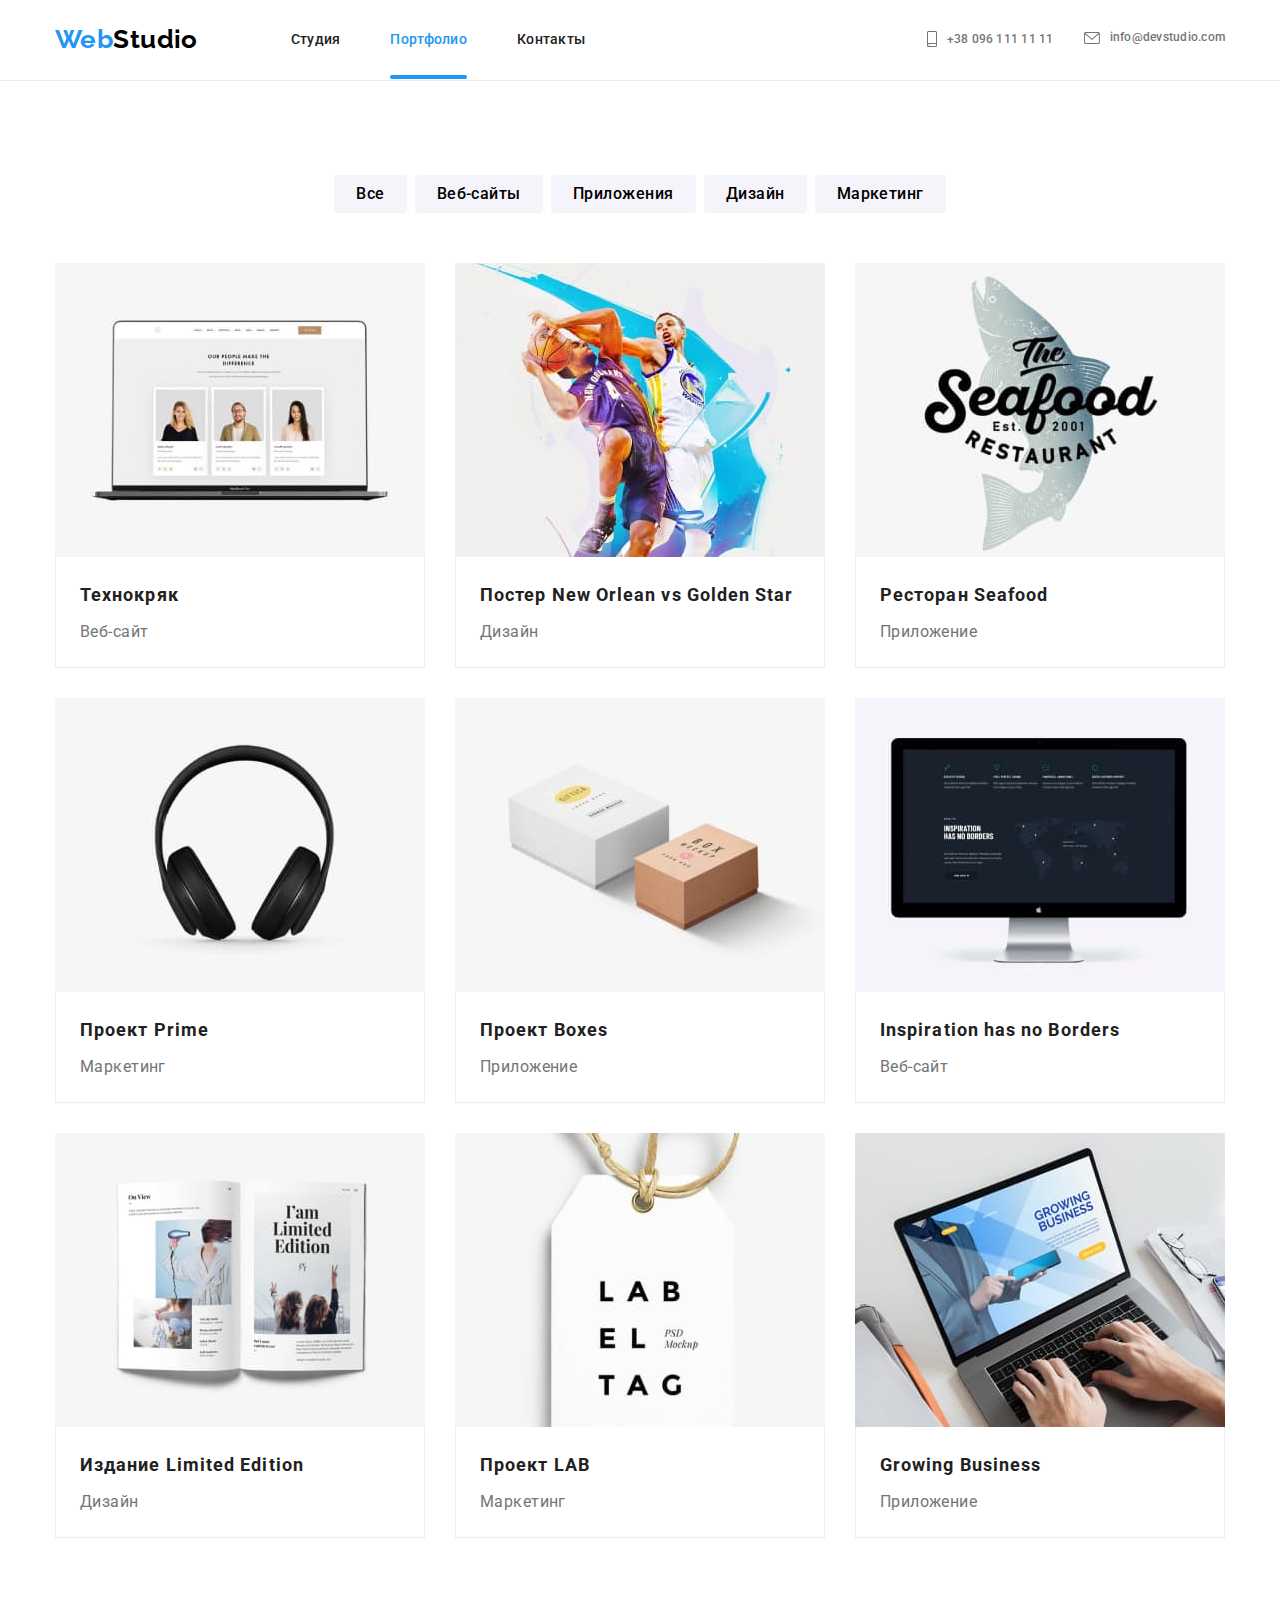
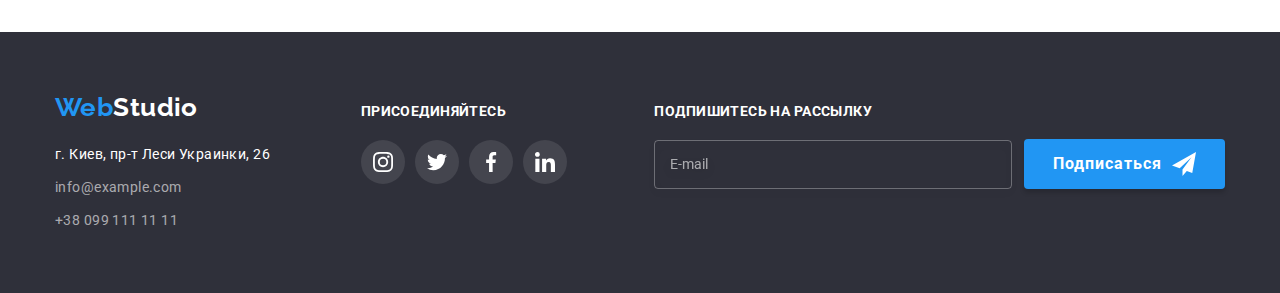
==== commit 979255b4: "modal window fix" ====
--- a/portfolio.html
+++ b/portfolio.html
@@ -17,28 +17,67 @@
         <div class="container header-box">
             <nav class="nav">
                 <a href="./index.html" class="logo logo--black"><span class="logo__accent">Web</span>Studio</a>
-                <ul class="nav__list">
-                    <li class="nav__item"><a href="./index.html" class="nav__link">Студия</a> </li>
-                    <li class="nav__item"><a href="./portfolio.html" class="nav__link current">Портфолио</a> </li>
-                    <li class="nav__item"><a href="#" class="nav__link">Контакты</a> </li>
-                </ul>
+    
+    
+                <button type="button" class="header-button" aria-expanded="false" aria-controls="menu-container"
+                    data-menu-button>
+                    <svg width="40" height="40" aria-label="Переключатель мобильного меню">
+                        <use class="close-burger" href="./img/symbol-defs.svg#close_burger"></use>
+                        <use class="menu-burger" href="./img/symbol-defs.svg#menu_burger"></use>
+                    </svg>
+                </button>
+    
+                <div class="menu-container" id="menu-container" data-menu>
+                    <ul class="nav__list">
+                        <li class="nav__item"><a href="./index.html" class="nav__link">Студия</a> </li>
+                        <li class="nav__item"><a href="./portfolio.html" class="nav__link current">Портфолио</a> </li>
+                        <li class="nav__item"><a href="#" class="nav__link">Контакты</a> </li>
+                    </ul>
+                    <ul class="contacts">
+                        <li class="contacts__item contacts__phone-item">
+                            <a href="tel:+380961111111" class="contacts__link contacts__phone">
+                                <svg class="contacts__icon" width="10" height="16">
+                                    <use href="./img/symbol-defs.svg#smartphone"></use>
+                                </svg>
+                                +38 096 111 11 11</a>
+                        </li>
+                        <li class="contacts__item contacts__email-item">
+                            <a href="mailto:info@devstudio.com" class="contacts__link contacts__email">
+                                <svg class="contacts__icon" width="16" height="12">
+                                    <use href="./img/symbol-defs.svg#envelope"></use>
+                                </svg>
+                                info@devstudio.com</a>
+                        </li>
+                        <!-- <li class="contacts__item">
+                                <a href="tel:+380961111111" class="contacts__link contacts__phone">
+                                    <svg class="contacts__icon" width="10" height="16">
+                                        <use href="./img/symbol-defs.svg#smartphone"></use>
+                                    </svg>
+                                    +38 096 111 11 11</a>
+                            </li> -->
+                    </ul>
+    
+                    <ul class="header-social">
+                        <li class="header-social__list">
+                            <a href="#" class="header-social__link"">Instagram</a>
+                            </li>
+                            <li class=" header-social__list">
+                                <a href="#" class="header-social__link">Twitter</a>
+                        </li>
+                        <li class="header-social__list">
+                            <a href="#" class="header-social__link">Facebook</a>
+                        </li>
+                        <li class="header-social__list">
+                            <a href="#" class="header-social__link">LinkedIn</a>
+                        </li>
+    
+                    </ul>
+    
+    
+    
+                </div>
+    
             </nav>
-            <ul class="contacts">
-                <li class="contacts__item">
-                    <a href="mailto:info@devstudio.com" class="contacts__link">
-                        <svg class="contacts__icon" width="16" height="12">
-                            <use href="./img/symbol-defs.svg#envelope"></use>
-                        </svg>
-                        info@devstudio.com</a>
-                </li>
-                <li class="contacts__item">
-                    <a href="tel:+380961111111" class="contacts__link">
-                        <svg class="contacts__icon" width="10" height="16">
-                            <use href="./img/symbol-defs.svg#smartphone"></use>
-                        </svg>
-                        +38 096 111 11 11</a>
-                </li>
-            </ul>
         </div>
     </header>
     <main>
--- a/css/main.min.css
+++ b/css/main.min.css
@@ -1 +1 @@
-:root{--primary-text-color: #212121;--secondary-text-color: #757575;--primary-white-color: #FFFFFF;--accent-colour: #2196F3;--footer-gray: rgba(255, 255, 255, 0.6);--main-background: #FFFFFF;--secondary-background: #2F303A;--alternative-background: #F5F4FA;--logo-black: #000000;--cubic-bezier-stand: cubic-bezier(0.4, 0, 0.2, 1)}.clients__link,.team__social-links,.works__description,.feature__box,.modal__button-close,.social-links__link{display:-webkit-box;display:-ms-flexbox;display:flex;-webkit-box-align:center;-ms-flex-align:center;align-items:center;-webkit-box-pack:center;-ms-flex-pack:center;justify-content:center}.checkbox,.header-box{display:-webkit-box;display:-ms-flexbox;display:flex;-webkit-box-align:center;-ms-flex-align:center;align-items:center}body{font-family:"Roboto",sans-serif;letter-spacing:.03em;font-size:14px;color:var(--primary-text-color);background-color:var(--main-background)}body.modal-open{overflow:hidden}ul{list-style:none;margin:0;padding-left:0}h1,h2,h3,h4,h5,p{margin:0}a{text-decoration:none}img{display:block;max-width:100%;height:auto}.section{padding-top:60px;padding-bottom:60px}@media screen and (min-width: 1200px){.section{padding-top:94px;padding-bottom:94px}}.container{padding-left:15px;padding-right:15px;margin-left:auto;margin-right:auto}@media screen and (min-width: 480px){.container{width:480px}}@media screen and (min-width: 768px){.container{width:768px}}@media screen and (min-width: 1200px){.container{width:1200px}}.visually-hidden{position:absolute;width:1px;height:1px;margin:-1px;border:0;padding:0;white-space:nowrap;-webkit-clip-path:inset(100%);clip-path:inset(100%);clip:rect(0 0 0 0);overflow:hidden}.button{font-weight:700;font-size:16px;line-height:1.88;letter-spacing:.06em;border:0;border-radius:4px;display:inline-block;color:var(--primary-white-color);background-color:var(--accent-colour);-webkit-box-shadow:0px 4px 4px rgba(0,0,0,.15);box-shadow:0px 4px 4px rgba(0,0,0,.15);cursor:pointer;font-family:inherit;font-style:inherit;-webkit-transition:background-color 250ms var(--cubic-bezier-stand);transition:background-color 250ms var(--cubic-bezier-stand)}.secondary-title{font-size:28px;line-height:1.18;text-align:center;margin-bottom:30px}@media screen and (min-width: 1200px){.secondary-title{font-size:36px;line-height:1.17;margin-bottom:50px}}.social-links{display:-webkit-box;display:-ms-flexbox;display:flex}.social-links__item{width:44px;height:44px}.social-links__item:not(:last-child){margin-right:10px}.social-links__link{width:100%;height:100%;border-radius:50%}.header{border-bottom:1px solid #ececec;position:relative}.nav{display:-webkit-box;display:-ms-flexbox;display:flex;-webkit-box-align:center;-ms-flex-align:center;align-items:center;width:100%}@media screen and (max-width: 767px){.nav{-webkit-box-pack:justify;-ms-flex-pack:justify;justify-content:space-between}}.nav__link{font-weight:500;font-size:40px;line-height:1.18;letter-spacing:.02em;color:var(--primary-text-color);-webkit-transition:color 250ms var(--cubic-bezier-stand);transition:color 250ms var(--cubic-bezier-stand)}.nav__item:not(:last-child){margin-bottom:32px}@media screen and (min-width: 768px){.current::after{content:"";position:absolute;display:inline-block;width:100%;height:4px;border-radius:2px;background-color:var(--accent-colour);left:0;bottom:0}}.nav__link.current{color:var(--accent-colour)}.nav__link:hover,.nav__link:focus,.contacts__link:hover,.contacts__link:focus{color:var(--accent-colour)}.contacts__link{font-weight:500;line-height:1.17;letter-spacing:.02em;color:var(--secondary-text-color);-webkit-transition:color 250ms var(--cubic-bezier-stand);transition:color 250ms var(--cubic-bezier-stand)}.contacts__phone-item{margin-top:302px}.contacts__email-item{margin-top:32px}.contacts__phone{font-size:34px;color:var(--accent-colour)}.contacts__email{font-size:24px;color:var(--secondary-text-color)}@media screen and (max-width: 767px){.contacts__icon{display:none}}.contacts__icon:hover{fill:var(--accent-colour)}.logo{font-family:"Raleway",sans-serif;font-weight:700;font-size:24px;line-height:1.17;padding-top:16px;padding-bottom:16px}@media screen and (min-width: 1200px){.logo{font-size:26px;line-height:1.19;padding-top:24px;padding-bottom:25px;margin-right:93px}}.logo--black{color:var(--logo-black)}.logo--white{color:var(--primary-white-color)}.logo__accent{color:var(--accent-colour)}.hero{text-align:center;padding:118px 0;background-color:var(--secondary-background)}@media screen and (min-width: 1200px){.hero{padding:200px 0}}.overlay{max-height:600px;max-width:1600px;margin-left:auto;margin-right:auto;background-size:cover;background-repeat:no-repeat;background-position:center;background-image:-webkit-gradient(linear, left top, right top, from(rgba(47, 48, 58, 0.4)), to(rgba(47, 48, 58, 0.4))),url(../img/Img-bg.jpg);background-image:linear-gradient(to right, rgba(47, 48, 58, 0.4), rgba(47, 48, 58, 0.4)),url(../img/Img-bg.jpg)}.hero__title{max-width:360px;margin-left:auto;margin-right:auto;margin-bottom:30px;font-weight:900;font-size:26px;line-height:1.6;text-align:center;letter-spacing:.06em;text-transform:uppercase;color:var(--primary-white-color)}@media screen and (min-width: 1200px){.hero__title{max-width:700px;font-size:44px;line-height:1.36}}.hero__button{padding:10px 32px}.hero__button:hover{background-color:#188ce8}.backdrop{position:fixed;top:0;left:0;width:100%;height:100%;background-color:rgba(0,0,0,.2);opacity:1;-webkit-transition:opacity 250ms linear;transition:opacity 250ms linear}@media screen and (max-width: 767px){.backdrop{padding:94px 15px;overflow-y:scroll}}.backdrop.is-hidden{opacity:0;pointer-events:none;visibility:hidden}.backdrop.is-hidden .modal{-webkit-transform:translate(-50%, -50%) scale(0.5);transform:translate(-50%, -50%) scale(0.5)}.modal{position:relative;padding:40px;background-color:#fff;-webkit-box-shadow:0px 1px 3px rgba(0,0,0,.12),0px 1px 1px rgba(0,0,0,.14),0px 2px 1px rgba(0,0,0,.2);box-shadow:0px 1px 3px rgba(0,0,0,.12),0px 1px 1px rgba(0,0,0,.14),0px 2px 1px rgba(0,0,0,.2);border-radius:4px;-webkit-transition:-webkit-transform 250ms cubic-bezier(0.23, 0.79, 0.83, 0.67);transition:-webkit-transform 250ms cubic-bezier(0.23, 0.79, 0.83, 0.67);transition:transform 250ms cubic-bezier(0.23, 0.79, 0.83, 0.67);transition:transform 250ms cubic-bezier(0.23, 0.79, 0.83, 0.67), -webkit-transform 250ms cubic-bezier(0.23, 0.79, 0.83, 0.67)}@media screen and (min-width: 768px){.modal{position:absolute;top:50%;left:50%;width:450px;min-height:609px;-webkit-transform:translate(-50%, -50%) scale(1);transform:translate(-50%, -50%) scale(1)}}@media screen and (min-width: 1200px){.modal{width:528px;min-height:581px}}.modal__button-close{position:absolute;top:8px;right:8px;cursor:pointer;padding:0;width:30px;height:30px;border:1px solid rgba(0,0,0,.1);border-radius:50%;background-color:var(--main-background);fill:var(--logo-black);-webkit-transition:fill 250ms var(--cubic-bezier-stand);transition:fill 250ms var(--cubic-bezier-stand)}.modal__button-close:hover,.modal__button-close:focus{fill:var(--accent-colour)}.modal__title{text-align:center;font-size:20px;font-weight:700;line-height:1.5;margin-bottom:12px}@media screen and (min-width: 1200px){.modal__title{line-height:1.15}}.client-form__label{display:block;position:relative;margin-bottom:10px;font-size:12px;line-height:1.17;letter-spacing:.01em;color:var(--secondary-text-color)}.client-form__input{margin-top:4px;font-style:inherit;padding:11px 11px 11px 42px;border:1px solid rgba(33,33,33,.2);border-radius:4px;width:100%;color:var(--primary-text-color);-webkit-transition:border-color 250ms var(--cubic-bezier-stand);transition:border-color 250ms var(--cubic-bezier-stand)}.client-form__input:hover,.client-form__input:focus{border-color:var(--accent-colour)}.client-form__input:focus+.client-form__svg,.client-form__input:hover+.client-form__svg{fill:var(--accent-colour)}.client-form__svg{position:absolute;left:12px;bottom:11px;-webkit-transition:fill 250ms var(--cubic-bezier-stand);transition:fill 250ms var(--cubic-bezier-stand)}.modal-coment{margin-bottom:20px}.modal-coment__textarea{padding:12px 16px;font-style:inherit;border:1px solid rgba(33,33,33,.2);border-radius:4px;width:100%;height:120px;resize:none;color:var(--primary-text-color);-webkit-transition:border-color 250ms var(--cubic-bezier-stand);transition:border-color 250ms var(--cubic-bezier-stand)}.modal-coment__textarea::-webkit-input-placeholder{color:rgba(117,117,117,.5)}.modal-coment__textarea::-moz-placeholder{color:rgba(117,117,117,.5)}.modal-coment__textarea:-ms-input-placeholder{color:rgba(117,117,117,.5)}.modal-coment__textarea::-ms-input-placeholder{color:rgba(117,117,117,.5)}.modal-coment__textarea::placeholder{color:rgba(117,117,117,.5)}.checkbox{-webkit-box-pack:start;-ms-flex-pack:start;justify-content:start;line-height:1.17;font-size:12px;color:var(--secondary-text-color)}@media screen and (min-width: 1200px){.checkbox{line-height:1.71;font-size:14px;display:-webkit-box;display:-ms-flexbox;display:flex;-webkit-box-align:center;-ms-flex-align:center;align-items:center;-webkit-box-pack:center;-ms-flex-pack:center;justify-content:center}}.checkbox__input{left:54px;position:absolute;width:1px;height:1px;margin:-1px;border:0;padding:0;white-space:nowrap;-webkit-clip-path:inset(100%);clip-path:inset(100%);clip:rect(0 0 0 0);overflow:hidden}.checkbox__svg{position:absolute;left:40px;width:16px;height:15px;background-image:url(../img/uncheck.svg)}@media screen and (min-width: 1200px){.checkbox__svg{left:54px}}.checkbox__input:checked+.checkbox__svg{background-image:url(../img/check.svg);opacity:1}.checkbox__input:focus-visible+.checkbox__svg{background-image:url(../img/uncheck-blue.svg)}.checkbox__input:checked:focus-visible+.checkbox__svg{background-image:url(../img/check.svg)}.checkbox__text{margin-left:23px}.checkbox__link{text-decoration:underline;color:var(--accent-colour)}.button-modal{display:block;padding:10px 55px;margin-left:auto;margin-right:auto;margin-top:30px}.button-modal:hover{background-color:#188ce8}@media screen and (min-width: 768px){.feature__list{display:-webkit-box;display:-ms-flexbox;display:flex;-ms-flex-wrap:wrap;flex-wrap:wrap;margin:-15px}}@media screen and (min-width: 1200px){.feature__list{-ms-flex-wrap:nowrap;flex-wrap:nowrap}}@media screen and (min-width: 768px){.feature__item{margin:15px;width:calc((100% - 60px)/2)}}@media screen and (min-width: 1200px){.feature__item{width:calc((100% - 120px)/4)}}@media screen and (max-width: 767px){.feature__item:not(:last-child){margin-bottom:30px}}.feature__title{font-size:14px;line-height:1.14;text-transform:uppercase;margin-bottom:10px}@media screen and (max-width: 767px){.feature__title{text-align:center}}.feature__text{line-height:1.71;color:var(--secondary-text-color)}.feature__box{width:100%;height:120px;background-color:var(--alternative-background);border-radius:4px;margin-bottom:30px}.works{padding-top:0}@media screen and (max-width: 1199px){.works{display:none}}.works__list{display:-webkit-box;display:-ms-flexbox;display:flex;-webkit-box-pack:justify;-ms-flex-pack:justify;justify-content:space-between}.works__item{position:relative}.works__description{position:absolute;left:0;bottom:0;width:100%;height:70px;color:var(--primary-white-color);background-color:rgba(47,48,58,.8);text-transform:uppercase;font-weight:700}.team{font-size:16px;line-height:1.19;background-color:var(--alternative-background)}@media screen and (min-width: 768px){.team__list{display:-webkit-box;display:-ms-flexbox;display:flex;-webkit-box-pack:justify;-ms-flex-pack:justify;justify-content:space-between}}@media screen and (min-width: 768px)and (max-width: 1199px){.team__list{margin:-15px;-ms-flex-wrap:wrap;flex-wrap:wrap}}@media screen and (min-width: 1200px){.team__social-links{margin-bottom:30px}}.team__social-link{fill:#afb1b8;-webkit-transition:background-color 250ms var(--cubic-bezier-stand),fill 250ms var(--cubic-bezier-stand);transition:background-color 250ms var(--cubic-bezier-stand),fill 250ms var(--cubic-bezier-stand)}.team__social-link:hover,.team__social-link:focus{fill:var(--main-background);background-color:var(--accent-colour)}@media screen and (max-width: 1199px){.team__social-links>.social-links__item{margin-bottom:24px}}.team-card{background-color:var(--main-background);text-align:center;-webkit-box-shadow:0px 1px 3px rgba(0,0,0,.12),0px 1px 1px rgba(0,0,0,.14),0px 2px 1px rgba(0,0,0,.2);box-shadow:0px 1px 3px rgba(0,0,0,.12),0px 1px 1px rgba(0,0,0,.14),0px 2px 1px rgba(0,0,0,.2);border-radius:0px 0px 4px 4px}@media screen and (min-width: 768px)and (max-width: 1199px){.team-card{margin:15px;width:calc((100% - 60px)/2)}}.team-card__img{margin-bottom:30px;margin-right:auto;margin-left:auto}.team-card__title{font-weight:500;margin-bottom:10px;font-size:16px}.team-card__text{color:var(--secondary-text-color);margin-bottom:16px}@media screen and (max-width: 767px){.team-card:not(:last-child){margin-bottom:30px}}.clients{fill:#afb1b8;display:-webkit-box;display:-ms-flexbox;display:flex;-ms-flex-wrap:wrap;flex-wrap:wrap;margin:-15px}.clients__item{width:170px;height:92px;margin:15px;width:calc((100% - 60px)/2)}@media screen and (min-width: 786px){.clients__item{width:calc((100% - 90px)/3)}}@media screen and (min-width: 1199px){.clients__item{width:calc((100% - 180px)/6)}}.clients__link{width:100%;height:100%;border:1px solid #afb1b8;border-radius:4px;-webkit-transition:border 250ms var(--cubic-bezier-stand),fill 250ms var(--cubic-bezier-stand);transition:border 250ms var(--cubic-bezier-stand),fill 250ms var(--cubic-bezier-stand)}.clients__link:hover,.clients__link:focus{fill:var(--accent-colour);border:1px solid var(--accent-colour)}.footer{background-color:var(--secondary-background);padding:60px 0}@media screen and (max-width: 1199px){.footer__logo{display:block;text-align:center;padding:0;margin-bottom:20px}}.footer__box{display:-webkit-box;display:-ms-flexbox;display:flex}@media screen and (max-width: 767px){.footer__box{-webkit-box-orient:vertical;-webkit-box-direction:normal;-ms-flex-direction:column;flex-direction:column;-webkit-box-align:center;-ms-flex-align:center;align-items:center}}@media screen and (min-width: 768px)and (max-width: 1200px){.footer__box{-webkit-box-align:baseline;-ms-flex-align:baseline;align-items:baseline;-ms-flex-wrap:wrap;flex-wrap:wrap;-ms-flex-pack:distribute;justify-content:space-around}}@media screen and (min-width: 1200px){.footer__box{-webkit-box-align:baseline;-ms-flex-align:baseline;align-items:baseline;-webkit-box-pack:justify;-ms-flex-pack:justify;justify-content:space-between}}@media screen and (min-width: 1200px){.footer__contacts{margin-right:70px}}.address{line-height:1.71;font-style:normal;margin-top:20px;color:var(--primary-white-color)}@media screen and (max-width: 1199px){.address{text-align:center}}.address__link{color:var(--footer-gray);margin-top:9px;display:inline-block;-webkit-transition:color 250ms var(--cubic-bezier-stand);transition:color 250ms var(--cubic-bezier-stand)}.address__link:hover,.address__link:focus{color:var(--accent-colour)}@media screen and (min-width: 1200px){.footer__soc-box{margin-right:auto}}.footer__strong{line-height:1.14;text-transform:uppercase;color:var(--primary-white-color)}@media screen and (max-width: 1199px){.footer__strong{display:block;text-align:center}}@media screen and (max-width: 767px){.footer__strong{margin-top:60px}}.footer-social{margin-top:20px}.footer-social__item{fill:var(--primary-white-color)}.footer-social__link{background-color:rgba(255,255,255,.1);-webkit-transition:background-color 250ms var(--cubic-bezier-stand);transition:background-color 250ms var(--cubic-bezier-stand)}.footer-social__link:hover,.footer-social__link:focus{background-color:var(--accent-colour)}@media screen and (max-width: 767px){.footer__subscr{width:100%}}@media screen and (min-width: 768px)and (max-width: 1199px){.footer__subscr{width:450px;margin-top:60px}}@media screen and (min-width: 1200px){.subscr-form{display:-webkit-box;display:-ms-flexbox;display:flex;-webkit-box-pack:end;-ms-flex-pack:end;justify-content:flex-end;-webkit-box-align:end;-ms-flex-align:end;align-items:flex-end}}.subscr-form__input{width:100%;padding:15px;margin-top:20px;line-height:1.25;color:var(--primary-white-color);border:1px solid rgba(255,255,255,.3);border-radius:4px;-webkit-filter:drop-shadow(0px 4px 4px rgba(0, 0, 0, 0.15));filter:drop-shadow(0px 4px 4px rgba(0, 0, 0, 0.15));background-color:rgba(0,0,0,0)}@media screen and (min-width: 1200px){.subscr-form__input{margin-right:12px;width:358px}}.subscr-form__input::-webkit-input-placeholder{color:rgba(255,255,255,.6)}.subscr-form__input::-moz-placeholder{color:rgba(255,255,255,.6)}.subscr-form__input:-ms-input-placeholder{color:rgba(255,255,255,.6)}.subscr-form__input::-ms-input-placeholder{color:rgba(255,255,255,.6)}.subscr-form__input::placeholder{color:rgba(255,255,255,.6)}.subscr-form__button{padding:10px 29px;display:-webkit-box;display:-ms-flexbox;display:flex;-webkit-box-pack:center;-ms-flex-pack:center;justify-content:center;-webkit-box-align:center;-ms-flex-align:center;align-items:center}@media screen and (max-width: 1199px){.subscr-form__button{margin-top:20px;margin-right:auto;margin-left:auto}}.subscr-form__button:hover{background-color:#188ce8}.subscr-form__svg{margin-left:10px}.portfolio__filter{display:-webkit-box;display:-ms-flexbox;display:flex;margin-bottom:40px}@media screen and (max-width: 767px){.portfolio__filter{-ms-flex-wrap:wrap;flex-wrap:wrap;row-gap:15px;-webkit-column-gap:8px;-moz-column-gap:8px;column-gap:8px}}@media screen and (min-width: 768px){.portfolio__filter{-webkit-box-pack:center;-ms-flex-pack:center;justify-content:center;margin-bottom:30px}}@media screen and (min-width: 1200px){.portfolio__filter{margin-bottom:50px}}@media screen and (min-width: 768px){.portfolio__filter-item:not(:last-child){margin-right:8px}}.portfolio__filter-button{font-weight:500;font-size:16px;line-height:1.62;text-align:center;letter-spacing:.03em;background:var(--alternative-background);border:0;border-radius:4px;padding:6px 22px;display:inline-block;cursor:pointer;font-family:inherit;font-style:inherit;-webkit-transition:background-color 250ms var(--cubic-bezier-stand),color 250ms var(--cubic-bezier-stand),-webkit-box-shadow 250ms var(--cubic-bezier-stand);transition:background-color 250ms var(--cubic-bezier-stand),color 250ms var(--cubic-bezier-stand),-webkit-box-shadow 250ms var(--cubic-bezier-stand);transition:box-shadow 250ms var(--cubic-bezier-stand),background-color 250ms var(--cubic-bezier-stand),color 250ms var(--cubic-bezier-stand);transition:box-shadow 250ms var(--cubic-bezier-stand),background-color 250ms var(--cubic-bezier-stand),color 250ms var(--cubic-bezier-stand),-webkit-box-shadow 250ms var(--cubic-bezier-stand)}.portfolio__filter-button:hover,.portfolio__filter-button:focus{color:var(--main-background);background-color:var(--accent-colour);-webkit-box-shadow:0px 2px 2px 0px rgba(0,0,0,.1215686275);box-shadow:0px 2px 2px 0px rgba(0,0,0,.1215686275);-webkit-box-shadow:0px 1px 2px 0px rgba(0,0,0,.0784313725);box-shadow:0px 1px 2px 0px rgba(0,0,0,.0784313725);-webkit-box-shadow:0px 3px 1px 0px rgba(0,0,0,.1019607843);box-shadow:0px 3px 1px 0px rgba(0,0,0,.1019607843)}@media screen and (min-width: 768px){.portfolio__list{display:-webkit-box;display:-ms-flexbox;display:flex;-ms-flex-wrap:wrap;flex-wrap:wrap}}@media screen and (min-width: 768px)and (max-width: 1199px){.portfolio__list{margin:-15px}}@media screen and (max-width: 767px){.project:not(:last-child){margin-bottom:20px}}@media screen and (min-width: 768px)and (max-width: 1199px){.project{margin:15px;width:calc((100% - 60px)/2)}}@media screen and (min-width: 1200px){.project{margin-right:30px;margin-bottom:30px;width:calc((100% - 60px)/3)}.project:nth-child(3n){margin-right:0px}.project:nth-last-child(-n+3){margin-bottom:0px}}.project__link{display:block;-webkit-transition:-webkit-box-shadow 250ms var(--cubic-bezier-stand);transition:-webkit-box-shadow 250ms var(--cubic-bezier-stand);transition:box-shadow 250ms var(--cubic-bezier-stand);transition:box-shadow 250ms var(--cubic-bezier-stand), -webkit-box-shadow 250ms var(--cubic-bezier-stand)}.project__link:hover,.project__link:focus{-webkit-box-shadow:0px 4px 4px 0px rgba(0,0,0,.2509803922);box-shadow:0px 4px 4px 0px rgba(0,0,0,.2509803922)}.project__container{border-left:1px solid #eee;border-bottom:1px solid #eee;border-right:1px solid #eee;padding:20px 24px}@media screen and (min-width: 768px)and (max-width: 1199px){.project__container-stretch{padding:20px 24px 56px 24px}}.project__title{font-size:18px;line-height:2;letter-spacing:.06em;color:var(--primary-text-color)}.project__text{margin-top:4px;font-size:16px;line-height:1.88;color:var(--secondary-text-color)}.project__overlay{position:relative;overflow:hidden}.project__overlay-text{position:absolute;bottom:0;left:0;width:100%;height:100%;-webkit-transform:translateY(100%);transform:translateY(100%);-webkit-transition:-webkit-transform 250ms var(--cubic-bezier-stand);transition:-webkit-transform 250ms var(--cubic-bezier-stand);transition:transform 250ms var(--cubic-bezier-stand);transition:transform 250ms var(--cubic-bezier-stand), -webkit-transform 250ms var(--cubic-bezier-stand);padding:63px 24px;font-size:18px;line-height:1.56;color:var(--primary-white-color)}.project__link:hover .project__overlay-text{-webkit-transform:translateY(0);transform:translateY(0)}.project__overlay::before{content:"";position:absolute;-webkit-transform:translateY(100%);transform:translateY(100%);-webkit-transition:-webkit-transform 250ms var(--cubic-bezier-stand);transition:-webkit-transform 250ms var(--cubic-bezier-stand);transition:transform 250ms var(--cubic-bezier-stand);transition:transform 250ms var(--cubic-bezier-stand), -webkit-transform 250ms var(--cubic-bezier-stand);bottom:0;left:0;width:100%;height:100%;background-color:rgba(33,150,243,.9)}.project__link:hover .project__overlay::before{-webkit-transform:translateY(0);transform:translateY(0)}.header-button{display:-webkit-inline-box;display:-ms-inline-flexbox;display:inline-flex;margin-top:10px;margin-bottom:10px;padding:0;border:0;background-color:rgba(0,0,0,0);-webkit-transition:fill 250ms var(--cubic-bezier-stand);transition:fill 250ms var(--cubic-bezier-stand)}@media screen and (min-width: 768px){.header-button{display:none}}.header-button:hover{fill:var(--accent-colour)}.header-button .close-burger{display:none}.header-button.is-open .close-burger{display:block}.header-button.is-open .menu-burger{display:none}.menu-container{background-color:var(--main-background)}@media screen and (max-width: 767px){.menu-container{display:none;position:absolute;top:100%;left:0;width:100%;padding:0px 40px 48px 40px}.menu-container.is-open{display:block}}@media screen and (min-width: 768px){.menu-container{display:-webkit-box;display:-ms-flexbox;display:flex}}.header-social{display:-webkit-box;display:-ms-flexbox;display:flex;-ms-flex-wrap:wrap;flex-wrap:wrap;margin-top:64px;margin-left:-10px}.header-social__list{padding:0px 10px;font-weight:500;font-size:18px;line-height:1.22;letter-spacing:.02em}.header-social__list:not(:last-child){border-right:1px solid rgba(33,33,33,.2)}.header-social__link{color:var(--accent-colour)}/*# sourceMappingURL=main.min.css.map */+:root{--primary-text-color: #212121;--secondary-text-color: #757575;--primary-white-color: #FFFFFF;--accent-colour: #2196F3;--footer-gray: rgba(255, 255, 255, 0.6);--main-background: #FFFFFF;--secondary-background: #2F303A;--alternative-background: #F5F4FA;--logo-black: #000000;--cubic-bezier-stand: cubic-bezier(0.4, 0, 0.2, 1)}.clients__link,.team__social-links,.works__description,.feature__box,.modal__button-close,.social-links__link{display:-webkit-box;display:-ms-flexbox;display:flex;-webkit-box-align:center;-ms-flex-align:center;align-items:center;-webkit-box-pack:center;-ms-flex-pack:center;justify-content:center}.checkbox,.header-box{display:-webkit-box;display:-ms-flexbox;display:flex;-webkit-box-align:center;-ms-flex-align:center;align-items:center}body{font-family:"Roboto",sans-serif;letter-spacing:.03em;font-size:14px;color:var(--primary-text-color);background-color:var(--main-background)}body.modal-open{overflow:hidden}ul{list-style:none;margin:0;padding-left:0}h1,h2,h3,h4,h5,p{margin:0}a{text-decoration:none}img{display:block;max-width:100%;height:auto}.section{padding-top:60px;padding-bottom:60px}@media screen and (min-width: 1200px){.section{padding-top:94px;padding-bottom:94px}}.container{padding-left:15px;padding-right:15px;margin-left:auto;margin-right:auto}@media screen and (min-width: 480px){.container{width:480px}}@media screen and (min-width: 768px){.container{width:768px}}@media screen and (min-width: 1200px){.container{width:1200px}}.visually-hidden{position:absolute;width:1px;height:1px;margin:-1px;border:0;padding:0;white-space:nowrap;-webkit-clip-path:inset(100%);clip-path:inset(100%);clip:rect(0 0 0 0);overflow:hidden}.button{font-weight:700;font-size:16px;line-height:1.88;letter-spacing:.06em;border:0;border-radius:4px;display:inline-block;color:var(--primary-white-color);background-color:var(--accent-colour);-webkit-box-shadow:0px 4px 4px rgba(0,0,0,.15);box-shadow:0px 4px 4px rgba(0,0,0,.15);cursor:pointer;font-family:inherit;font-style:inherit;-webkit-transition:background-color 250ms var(--cubic-bezier-stand);transition:background-color 250ms var(--cubic-bezier-stand)}.secondary-title{font-size:28px;line-height:1.18;text-align:center;margin-bottom:30px}@media screen and (min-width: 1200px){.secondary-title{font-size:36px;line-height:1.17;margin-bottom:50px}}.social-links{display:-webkit-box;display:-ms-flexbox;display:flex}.social-links__item{width:44px;height:44px}.social-links__item:not(:last-child){margin-right:10px}.social-links__link{width:100%;height:100%;border-radius:50%}.header{border-bottom:1px solid #ececec;position:relative}.nav{display:-webkit-box;display:-ms-flexbox;display:flex;-webkit-box-align:center;-ms-flex-align:center;align-items:center;width:100%}@media screen and (max-width: 1199px){.nav{-webkit-box-pack:justify;-ms-flex-pack:justify;justify-content:space-between}}@media screen and (min-width: 768px){.nav__list{display:-webkit-box;display:-ms-flexbox;display:flex;-webkit-box-align:center;-ms-flex-align:center;align-items:center}}.nav__link{font-weight:500;font-size:40px;line-height:1.18;letter-spacing:.02em;color:var(--primary-text-color);-webkit-transition:color 250ms var(--cubic-bezier-stand);transition:color 250ms var(--cubic-bezier-stand)}@media screen and (min-width: 768px){.nav__link{position:relative;font-size:14px;line-height:1.14;padding-top:32px;padding-bottom:32px}}@media screen and (max-width: 767px){.nav__item:not(:last-child){margin-bottom:32px}}@media screen and (min-width: 768px){.nav__item:not(:last-child){margin-right:50px}}@media screen and (min-width: 768px){.current::after{content:"";position:absolute;display:inline-block;width:100%;height:4px;border-radius:2px;background-color:var(--accent-colour);left:0;bottom:0}}.nav__link.current{color:var(--accent-colour)}.nav__link:hover,.nav__link:focus,.contacts__link:hover,.contacts__link:focus{color:var(--accent-colour)}@media screen and (min-width: 768px){.contacts{display:-webkit-box;display:-ms-flexbox;display:flex;margin-left:auto}}@media screen and (min-width: 768px)and (max-width: 1199px){.contacts{-webkit-box-orient:vertical;-webkit-box-direction:reverse;-ms-flex-direction:column-reverse;flex-direction:column-reverse;margin-left:84px}}@media screen and (min-width: 768px)and (max-width: 1199px){.contacts__item:not(:last-child){margin-top:10px}}@media screen and (min-width: 1200px){.contacts__item:not(:last-child){margin-right:30px}}.contacts__link{font-weight:500;line-height:1.17;letter-spacing:.02em;color:var(--secondary-text-color);-webkit-transition:color 250ms var(--cubic-bezier-stand);transition:color 250ms var(--cubic-bezier-stand)}@media screen and (min-width: 768px){.contacts__link{font-size:12px}}@media screen and (min-width: 1200px){.contacts__link{display:-webkit-box;display:-ms-flexbox;display:flex;-webkit-box-align:center;-ms-flex-align:center;align-items:center;line-height:1.14}}@media screen and (max-width: 767px){.contacts__phone-item{margin-top:302px}}@media screen and (max-width: 767px){.contacts__email-item{margin-top:32px}}@media screen and (max-width: 767px){.contacts__phone{font-size:34px;color:var(--accent-colour)}}@media screen and (max-width: 767px){.contacts__email{font-size:24px}}.contacts__icon{margin-right:10px;fill:currentColor;-webkit-transition:color 250ms var(--cubic-bezier-stand);transition:color 250ms var(--cubic-bezier-stand)}@media screen and (max-width: 767px){.contacts__icon{display:none}}.contacts__icon:hover{fill:var(--accent-colour)}.logo{font-family:"Raleway",sans-serif;font-weight:700;font-size:24px;line-height:1.17;padding-top:16px;padding-bottom:16px}@media screen and (min-width: 768px){.logo{padding-top:26px;padding-bottom:26px}}@media screen and (min-width: 1200px){.logo{font-size:26px;line-height:1.19;padding-top:24px;padding-bottom:25px;margin-right:93px}}.logo--black{color:var(--logo-black)}.logo--white{color:var(--primary-white-color)}.logo__accent{color:var(--accent-colour)}.hero{text-align:center;padding:118px 0;background-color:var(--secondary-background)}@media screen and (min-width: 1200px){.hero{padding:200px 0}}.overlay{max-height:600px;max-width:1600px;margin-left:auto;margin-right:auto;background-size:cover;background-repeat:no-repeat;background-position:center;background-image:-webkit-gradient(linear, left top, right top, from(rgba(47, 48, 58, 0.4)), to(rgba(47, 48, 58, 0.4))),url(../img/Img-bg.jpg);background-image:linear-gradient(to right, rgba(47, 48, 58, 0.4), rgba(47, 48, 58, 0.4)),url(../img/Img-bg.jpg)}.hero__title{max-width:360px;margin-left:auto;margin-right:auto;margin-bottom:30px;font-weight:900;font-size:26px;line-height:1.6;text-align:center;letter-spacing:.06em;text-transform:uppercase;color:var(--primary-white-color)}@media screen and (min-width: 1200px){.hero__title{max-width:700px;font-size:44px;line-height:1.36}}.hero__button{padding:10px 32px}.hero__button:hover{background-color:#188ce8}.backdrop{position:fixed;top:0;left:0;width:100%;height:100%;background-color:rgba(0,0,0,.2);opacity:1;-webkit-transition:opacity 250ms linear;transition:opacity 250ms linear}@media screen and (max-width: 767px){.backdrop .backdrop{padding:94px 15px;overflow-y:scroll}}.backdrop.is-hidden{opacity:0;pointer-events:none;visibility:hidden}.backdrop.is-hidden .modal{-webkit-transform:translate(-50%, -50%) scale(0.5);transform:translate(-50%, -50%) scale(0.5)}.modal{position:relative;padding:40px;background-color:#fff;-webkit-box-shadow:0px 1px 3px rgba(0,0,0,.12),0px 1px 1px rgba(0,0,0,.14),0px 2px 1px rgba(0,0,0,.2);box-shadow:0px 1px 3px rgba(0,0,0,.12),0px 1px 1px rgba(0,0,0,.14),0px 2px 1px rgba(0,0,0,.2);border-radius:4px;-webkit-transition:-webkit-transform 250ms cubic-bezier(0.23, 0.79, 0.83, 0.67);transition:-webkit-transform 250ms cubic-bezier(0.23, 0.79, 0.83, 0.67);transition:transform 250ms cubic-bezier(0.23, 0.79, 0.83, 0.67);transition:transform 250ms cubic-bezier(0.23, 0.79, 0.83, 0.67), -webkit-transform 250ms cubic-bezier(0.23, 0.79, 0.83, 0.67)}@media screen and (min-width: 480px){.modal{position:absolute;top:50%;left:50%;width:450px;min-height:609px;-webkit-transform:translate(-50%, -50%) scale(1);transform:translate(-50%, -50%) scale(1)}}@media screen and (min-width: 1200px){.modal{width:528px;min-height:581px}}.modal__button-close{position:absolute;top:8px;right:8px;cursor:pointer;padding:0;width:30px;height:30px;border:1px solid rgba(0,0,0,.1);border-radius:50%;background-color:var(--main-background);fill:var(--logo-black);-webkit-transition:fill 250ms var(--cubic-bezier-stand);transition:fill 250ms var(--cubic-bezier-stand)}.modal__button-close:hover,.modal__button-close:focus{fill:var(--accent-colour)}.modal__title{text-align:center;font-size:20px;font-weight:700;line-height:1.5;margin-bottom:12px}@media screen and (min-width: 1200px){.modal__title{line-height:1.15}}.client-form__label{display:block;position:relative;margin-bottom:10px;font-size:12px;line-height:1.17;letter-spacing:.01em;color:var(--secondary-text-color)}.client-form__input{margin-top:4px;font-style:inherit;padding:11px 11px 11px 42px;border:1px solid rgba(33,33,33,.2);border-radius:4px;width:100%;color:var(--primary-text-color);-webkit-transition:border-color 250ms var(--cubic-bezier-stand);transition:border-color 250ms var(--cubic-bezier-stand)}.client-form__input:hover,.client-form__input:focus{border-color:var(--accent-colour)}.client-form__input:focus+.client-form__svg,.client-form__input:hover+.client-form__svg{fill:var(--accent-colour)}.client-form__svg{position:absolute;left:12px;bottom:11px;-webkit-transition:fill 250ms var(--cubic-bezier-stand);transition:fill 250ms var(--cubic-bezier-stand)}.modal-coment{margin-bottom:20px}.modal-coment__textarea{padding:12px 16px;font-style:inherit;border:1px solid rgba(33,33,33,.2);border-radius:4px;width:100%;height:120px;resize:none;color:var(--primary-text-color);-webkit-transition:border-color 250ms var(--cubic-bezier-stand);transition:border-color 250ms var(--cubic-bezier-stand)}.modal-coment__textarea::-webkit-input-placeholder{color:rgba(117,117,117,.5)}.modal-coment__textarea::-moz-placeholder{color:rgba(117,117,117,.5)}.modal-coment__textarea:-ms-input-placeholder{color:rgba(117,117,117,.5)}.modal-coment__textarea::-ms-input-placeholder{color:rgba(117,117,117,.5)}.modal-coment__textarea::placeholder{color:rgba(117,117,117,.5)}.checkbox{-webkit-box-pack:start;-ms-flex-pack:start;justify-content:start;line-height:1.17;font-size:12px;color:var(--secondary-text-color)}@media screen and (min-width: 1200px){.checkbox{line-height:1.71;font-size:14px;display:-webkit-box;display:-ms-flexbox;display:flex;-webkit-box-align:center;-ms-flex-align:center;align-items:center;-webkit-box-pack:center;-ms-flex-pack:center;justify-content:center}}.checkbox__input{left:54px;position:absolute;width:1px;height:1px;margin:-1px;border:0;padding:0;white-space:nowrap;-webkit-clip-path:inset(100%);clip-path:inset(100%);clip:rect(0 0 0 0);overflow:hidden}.checkbox__svg{position:absolute;left:40px;width:16px;height:15px;background-image:url(../img/uncheck.svg)}@media screen and (min-width: 1200px){.checkbox__svg{left:54px}}.checkbox__input:checked+.checkbox__svg{background-image:url(../img/check.svg);opacity:1}.checkbox__input:focus-visible+.checkbox__svg{background-image:url(../img/uncheck-blue.svg)}.checkbox__input:checked:focus-visible+.checkbox__svg{background-image:url(../img/check.svg)}.checkbox__text{margin-left:23px}.checkbox__link{text-decoration:underline;color:var(--accent-colour)}.button-modal{display:block;padding:10px 55px;margin-left:auto;margin-right:auto;margin-top:30px}.button-modal:hover{background-color:#188ce8}@media screen and (min-width: 768px){.feature__list{display:-webkit-box;display:-ms-flexbox;display:flex;-ms-flex-wrap:wrap;flex-wrap:wrap;margin:-15px}}@media screen and (min-width: 1200px){.feature__list{-ms-flex-wrap:nowrap;flex-wrap:nowrap}}@media screen and (min-width: 768px){.feature__item{margin:15px;width:calc((100% - 60px)/2)}}@media screen and (min-width: 1200px){.feature__item{width:calc((100% - 120px)/4)}}@media screen and (max-width: 767px){.feature__item:not(:last-child){margin-bottom:30px}}.feature__title{font-size:14px;line-height:1.14;text-transform:uppercase;margin-bottom:10px}@media screen and (max-width: 767px){.feature__title{text-align:center}}.feature__text{line-height:1.71;color:var(--secondary-text-color)}.feature__box{width:100%;height:120px;background-color:var(--alternative-background);border-radius:4px;margin-bottom:30px}.works{padding-top:0}@media screen and (max-width: 1199px){.works{display:none}}.works__list{display:-webkit-box;display:-ms-flexbox;display:flex;-webkit-box-pack:justify;-ms-flex-pack:justify;justify-content:space-between}.works__item{position:relative}.works__description{position:absolute;left:0;bottom:0;width:100%;height:70px;color:var(--primary-white-color);background-color:rgba(47,48,58,.8);text-transform:uppercase;font-weight:700}.team{font-size:16px;line-height:1.19;background-color:var(--alternative-background)}@media screen and (min-width: 768px){.team__list{display:-webkit-box;display:-ms-flexbox;display:flex;-webkit-box-pack:justify;-ms-flex-pack:justify;justify-content:space-between}}@media screen and (min-width: 768px)and (max-width: 1199px){.team__list{margin:-15px;-ms-flex-wrap:wrap;flex-wrap:wrap}}@media screen and (min-width: 1200px){.team__social-links{margin-bottom:30px}}.team__social-link{fill:#afb1b8;-webkit-transition:background-color 250ms var(--cubic-bezier-stand),fill 250ms var(--cubic-bezier-stand);transition:background-color 250ms var(--cubic-bezier-stand),fill 250ms var(--cubic-bezier-stand)}.team__social-link:hover,.team__social-link:focus{fill:var(--main-background);background-color:var(--accent-colour)}@media screen and (max-width: 1199px){.team__social-links>.social-links__item{margin-bottom:24px}}.team-card{background-color:var(--main-background);text-align:center;-webkit-box-shadow:0px 1px 3px rgba(0,0,0,.12),0px 1px 1px rgba(0,0,0,.14),0px 2px 1px rgba(0,0,0,.2);box-shadow:0px 1px 3px rgba(0,0,0,.12),0px 1px 1px rgba(0,0,0,.14),0px 2px 1px rgba(0,0,0,.2);border-radius:0px 0px 4px 4px}@media screen and (min-width: 768px)and (max-width: 1199px){.team-card{margin:15px;width:calc((100% - 60px)/2)}}.team-card__img{margin-bottom:30px;margin-right:auto;margin-left:auto}.team-card__title{font-weight:500;margin-bottom:10px;font-size:16px}.team-card__text{color:var(--secondary-text-color);margin-bottom:16px}@media screen and (max-width: 767px){.team-card:not(:last-child){margin-bottom:30px}}.clients{fill:#afb1b8;display:-webkit-box;display:-ms-flexbox;display:flex;-ms-flex-wrap:wrap;flex-wrap:wrap;margin:-15px}.clients__item{width:170px;height:92px;margin:15px;width:calc((100% - 60px)/2)}@media screen and (min-width: 786px){.clients__item{width:calc((100% - 90px)/3)}}@media screen and (min-width: 1199px){.clients__item{width:calc((100% - 180px)/6)}}.clients__link{width:100%;height:100%;border:1px solid #afb1b8;border-radius:4px;-webkit-transition:border 250ms var(--cubic-bezier-stand),fill 250ms var(--cubic-bezier-stand);transition:border 250ms var(--cubic-bezier-stand),fill 250ms var(--cubic-bezier-stand)}.clients__link:hover,.clients__link:focus{fill:var(--accent-colour);border:1px solid var(--accent-colour)}.footer{background-color:var(--secondary-background);padding:60px 0}@media screen and (max-width: 1199px){.footer__logo{display:block;text-align:center;padding:0;margin-bottom:20px}}.footer__box{display:-webkit-box;display:-ms-flexbox;display:flex}@media screen and (max-width: 767px){.footer__box{-webkit-box-orient:vertical;-webkit-box-direction:normal;-ms-flex-direction:column;flex-direction:column;-webkit-box-align:center;-ms-flex-align:center;align-items:center}}@media screen and (min-width: 768px)and (max-width: 1200px){.footer__box{-webkit-box-align:baseline;-ms-flex-align:baseline;align-items:baseline;-ms-flex-wrap:wrap;flex-wrap:wrap;-ms-flex-pack:distribute;justify-content:space-around}}@media screen and (min-width: 1200px){.footer__box{-webkit-box-align:baseline;-ms-flex-align:baseline;align-items:baseline;-webkit-box-pack:justify;-ms-flex-pack:justify;justify-content:space-between}}@media screen and (min-width: 1200px){.footer__contacts{margin-right:70px}}.address{line-height:1.71;font-style:normal;margin-top:20px;color:var(--primary-white-color)}@media screen and (max-width: 1199px){.address{text-align:center}}.address__link{color:var(--footer-gray);margin-top:9px;display:inline-block;-webkit-transition:color 250ms var(--cubic-bezier-stand);transition:color 250ms var(--cubic-bezier-stand)}.address__link:hover,.address__link:focus{color:var(--accent-colour)}@media screen and (min-width: 1200px){.footer__soc-box{margin-right:auto}}.footer__strong{line-height:1.14;text-transform:uppercase;color:var(--primary-white-color)}@media screen and (max-width: 1199px){.footer__strong{display:block;text-align:center}}@media screen and (max-width: 767px){.footer__strong{margin-top:60px}}.footer-social{margin-top:20px}.footer-social__item{fill:var(--primary-white-color)}.footer-social__link{background-color:rgba(255,255,255,.1);-webkit-transition:background-color 250ms var(--cubic-bezier-stand);transition:background-color 250ms var(--cubic-bezier-stand)}.footer-social__link:hover,.footer-social__link:focus{background-color:var(--accent-colour)}@media screen and (max-width: 767px){.footer__subscr{width:100%}}@media screen and (min-width: 768px)and (max-width: 1199px){.footer__subscr{width:450px;margin-top:60px}}@media screen and (min-width: 1200px){.subscr-form{display:-webkit-box;display:-ms-flexbox;display:flex;-webkit-box-pack:end;-ms-flex-pack:end;justify-content:flex-end;-webkit-box-align:end;-ms-flex-align:end;align-items:flex-end}}.subscr-form__input{width:100%;padding:15px;margin-top:20px;line-height:1.25;color:var(--primary-white-color);border:1px solid rgba(255,255,255,.3);border-radius:4px;-webkit-filter:drop-shadow(0px 4px 4px rgba(0, 0, 0, 0.15));filter:drop-shadow(0px 4px 4px rgba(0, 0, 0, 0.15));background-color:rgba(0,0,0,0)}@media screen and (min-width: 1200px){.subscr-form__input{margin-right:12px;width:358px}}.subscr-form__input::-webkit-input-placeholder{color:rgba(255,255,255,.6)}.subscr-form__input::-moz-placeholder{color:rgba(255,255,255,.6)}.subscr-form__input:-ms-input-placeholder{color:rgba(255,255,255,.6)}.subscr-form__input::-ms-input-placeholder{color:rgba(255,255,255,.6)}.subscr-form__input::placeholder{color:rgba(255,255,255,.6)}.subscr-form__button{padding:10px 29px;display:-webkit-box;display:-ms-flexbox;display:flex;-webkit-box-pack:center;-ms-flex-pack:center;justify-content:center;-webkit-box-align:center;-ms-flex-align:center;align-items:center}@media screen and (max-width: 1199px){.subscr-form__button{margin-top:20px;margin-right:auto;margin-left:auto}}.subscr-form__button:hover{background-color:#188ce8}.subscr-form__svg{margin-left:10px}.portfolio__filter{display:-webkit-box;display:-ms-flexbox;display:flex;margin-bottom:40px}@media screen and (max-width: 767px){.portfolio__filter{-ms-flex-wrap:wrap;flex-wrap:wrap;row-gap:15px;-webkit-column-gap:8px;-moz-column-gap:8px;column-gap:8px}}@media screen and (min-width: 768px){.portfolio__filter{-webkit-box-pack:center;-ms-flex-pack:center;justify-content:center;margin-bottom:30px}}@media screen and (min-width: 1200px){.portfolio__filter{margin-bottom:50px}}@media screen and (min-width: 768px){.portfolio__filter-item:not(:last-child){margin-right:8px}}.portfolio__filter-button{font-weight:500;font-size:16px;line-height:1.62;text-align:center;letter-spacing:.03em;background:var(--alternative-background);border:0;border-radius:4px;padding:6px 22px;display:inline-block;cursor:pointer;font-family:inherit;font-style:inherit;-webkit-transition:background-color 250ms var(--cubic-bezier-stand),color 250ms var(--cubic-bezier-stand),-webkit-box-shadow 250ms var(--cubic-bezier-stand);transition:background-color 250ms var(--cubic-bezier-stand),color 250ms var(--cubic-bezier-stand),-webkit-box-shadow 250ms var(--cubic-bezier-stand);transition:box-shadow 250ms var(--cubic-bezier-stand),background-color 250ms var(--cubic-bezier-stand),color 250ms var(--cubic-bezier-stand);transition:box-shadow 250ms var(--cubic-bezier-stand),background-color 250ms var(--cubic-bezier-stand),color 250ms var(--cubic-bezier-stand),-webkit-box-shadow 250ms var(--cubic-bezier-stand)}.portfolio__filter-button:hover,.portfolio__filter-button:focus{color:var(--main-background);background-color:var(--accent-colour);-webkit-box-shadow:0px 2px 2px 0px rgba(0,0,0,.1215686275);box-shadow:0px 2px 2px 0px rgba(0,0,0,.1215686275);-webkit-box-shadow:0px 1px 2px 0px rgba(0,0,0,.0784313725);box-shadow:0px 1px 2px 0px rgba(0,0,0,.0784313725);-webkit-box-shadow:0px 3px 1px 0px rgba(0,0,0,.1019607843);box-shadow:0px 3px 1px 0px rgba(0,0,0,.1019607843)}@media screen and (min-width: 768px){.portfolio__list{display:-webkit-box;display:-ms-flexbox;display:flex;-ms-flex-wrap:wrap;flex-wrap:wrap}}@media screen and (min-width: 768px)and (max-width: 1199px){.portfolio__list{margin:-15px}}@media screen and (max-width: 767px){.project:not(:last-child){margin-bottom:20px}}@media screen and (min-width: 768px)and (max-width: 1199px){.project{margin:15px;width:calc((100% - 60px)/2)}}@media screen and (min-width: 1200px){.project{margin-right:30px;margin-bottom:30px;width:calc((100% - 60px)/3)}.project:nth-child(3n){margin-right:0px}.project:nth-last-child(-n+3){margin-bottom:0px}}.project__link{display:block;-webkit-transition:-webkit-box-shadow 250ms var(--cubic-bezier-stand);transition:-webkit-box-shadow 250ms var(--cubic-bezier-stand);transition:box-shadow 250ms var(--cubic-bezier-stand);transition:box-shadow 250ms var(--cubic-bezier-stand), -webkit-box-shadow 250ms var(--cubic-bezier-stand)}.project__link:hover,.project__link:focus{-webkit-box-shadow:0px 4px 4px 0px rgba(0,0,0,.2509803922);box-shadow:0px 4px 4px 0px rgba(0,0,0,.2509803922)}.project__container{border-left:1px solid #eee;border-bottom:1px solid #eee;border-right:1px solid #eee;padding:20px 24px}@media screen and (min-width: 768px)and (max-width: 1199px){.project__container-stretch{padding:20px 24px 56px 24px}}.project__title{font-size:18px;line-height:2;letter-spacing:.06em;color:var(--primary-text-color)}.project__text{margin-top:4px;font-size:16px;line-height:1.88;color:var(--secondary-text-color)}.project__overlay{position:relative;overflow:hidden}.project__overlay-text{position:absolute;bottom:0;left:0;width:100%;height:100%;-webkit-transform:translateY(100%);transform:translateY(100%);-webkit-transition:-webkit-transform 250ms var(--cubic-bezier-stand);transition:-webkit-transform 250ms var(--cubic-bezier-stand);transition:transform 250ms var(--cubic-bezier-stand);transition:transform 250ms var(--cubic-bezier-stand), -webkit-transform 250ms var(--cubic-bezier-stand);padding:63px 24px;font-size:18px;line-height:1.56;color:var(--primary-white-color)}.project__link:hover .project__overlay-text{-webkit-transform:translateY(0);transform:translateY(0)}.project__overlay::before{content:"";position:absolute;-webkit-transform:translateY(100%);transform:translateY(100%);-webkit-transition:-webkit-transform 250ms var(--cubic-bezier-stand);transition:-webkit-transform 250ms var(--cubic-bezier-stand);transition:transform 250ms var(--cubic-bezier-stand);transition:transform 250ms var(--cubic-bezier-stand), -webkit-transform 250ms var(--cubic-bezier-stand);bottom:0;left:0;width:100%;height:100%;background-color:rgba(33,150,243,.9)}.project__link:hover .project__overlay::before{-webkit-transform:translateY(0);transform:translateY(0)}.header-button{display:-webkit-inline-box;display:-ms-inline-flexbox;display:inline-flex;margin-top:10px;margin-bottom:10px;padding:0;border:0;background-color:rgba(0,0,0,0);-webkit-transition:fill 250ms var(--cubic-bezier-stand);transition:fill 250ms var(--cubic-bezier-stand)}@media screen and (min-width: 768px){.header-button{display:none}}.header-button:hover{fill:var(--accent-colour)}.header-button .close-burger{display:none}.header-button.is-open .close-burger{display:block}.header-button.is-open .menu-burger{display:none}.menu-container{background-color:var(--main-background)}@media screen and (max-width: 767px){.menu-container{display:none;position:absolute;top:100%;left:0;width:100%;padding:0px 40px 48px 40px}.menu-container.is-open{display:block}}@media screen and (min-width: 768px){.menu-container{display:-webkit-box;display:-ms-flexbox;display:flex}}@media screen and (min-width: 1200px){.menu-container{width:100%}}.header-social{display:-webkit-box;display:-ms-flexbox;display:flex;-ms-flex-wrap:wrap;flex-wrap:wrap;margin-top:64px;margin-left:-10px}.header-social__list{padding:0px 10px;font-weight:500;font-size:18px;line-height:1.22;letter-spacing:.02em}.header-social__list:not(:last-child){border-right:1px solid rgba(33,33,33,.2)}.header-social__link{color:var(--accent-colour)}@media screen and (min-width: 768px){.header-social{display:none}}/*# sourceMappingURL=main.min.css.map */